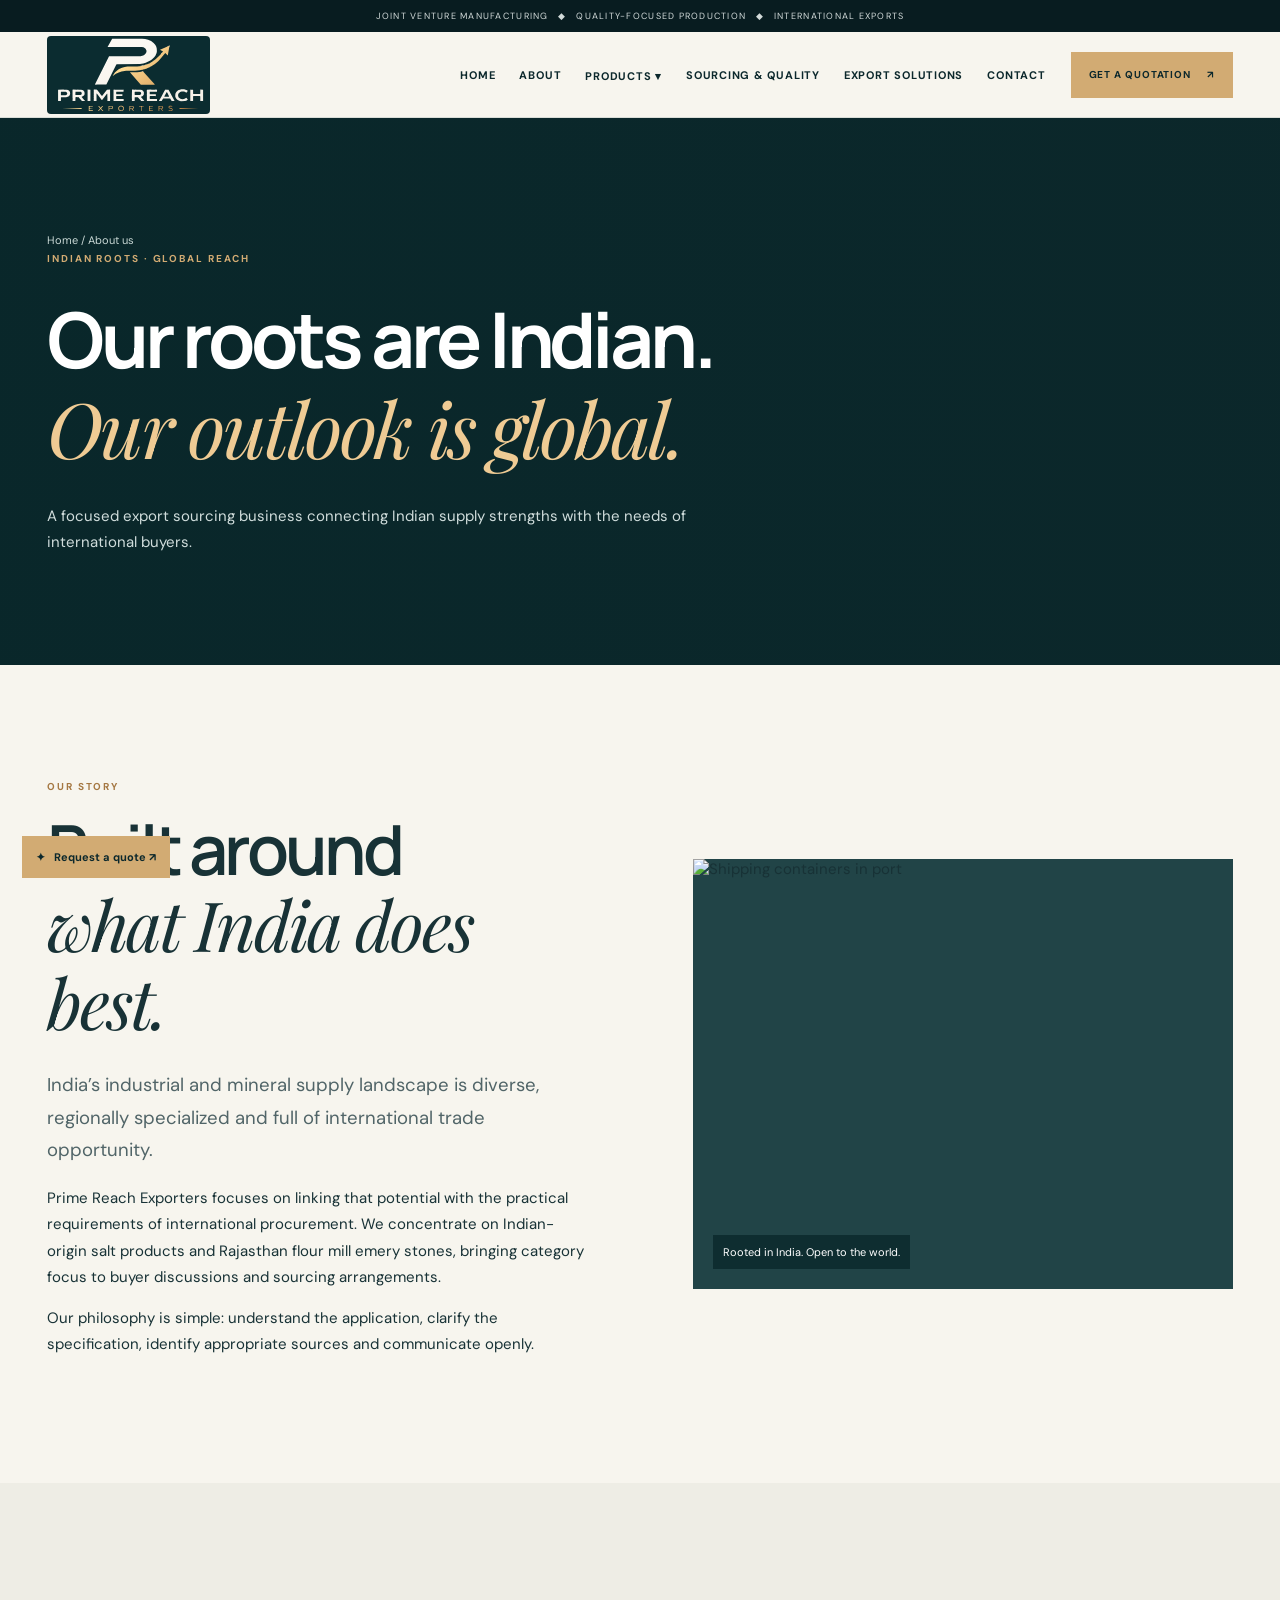
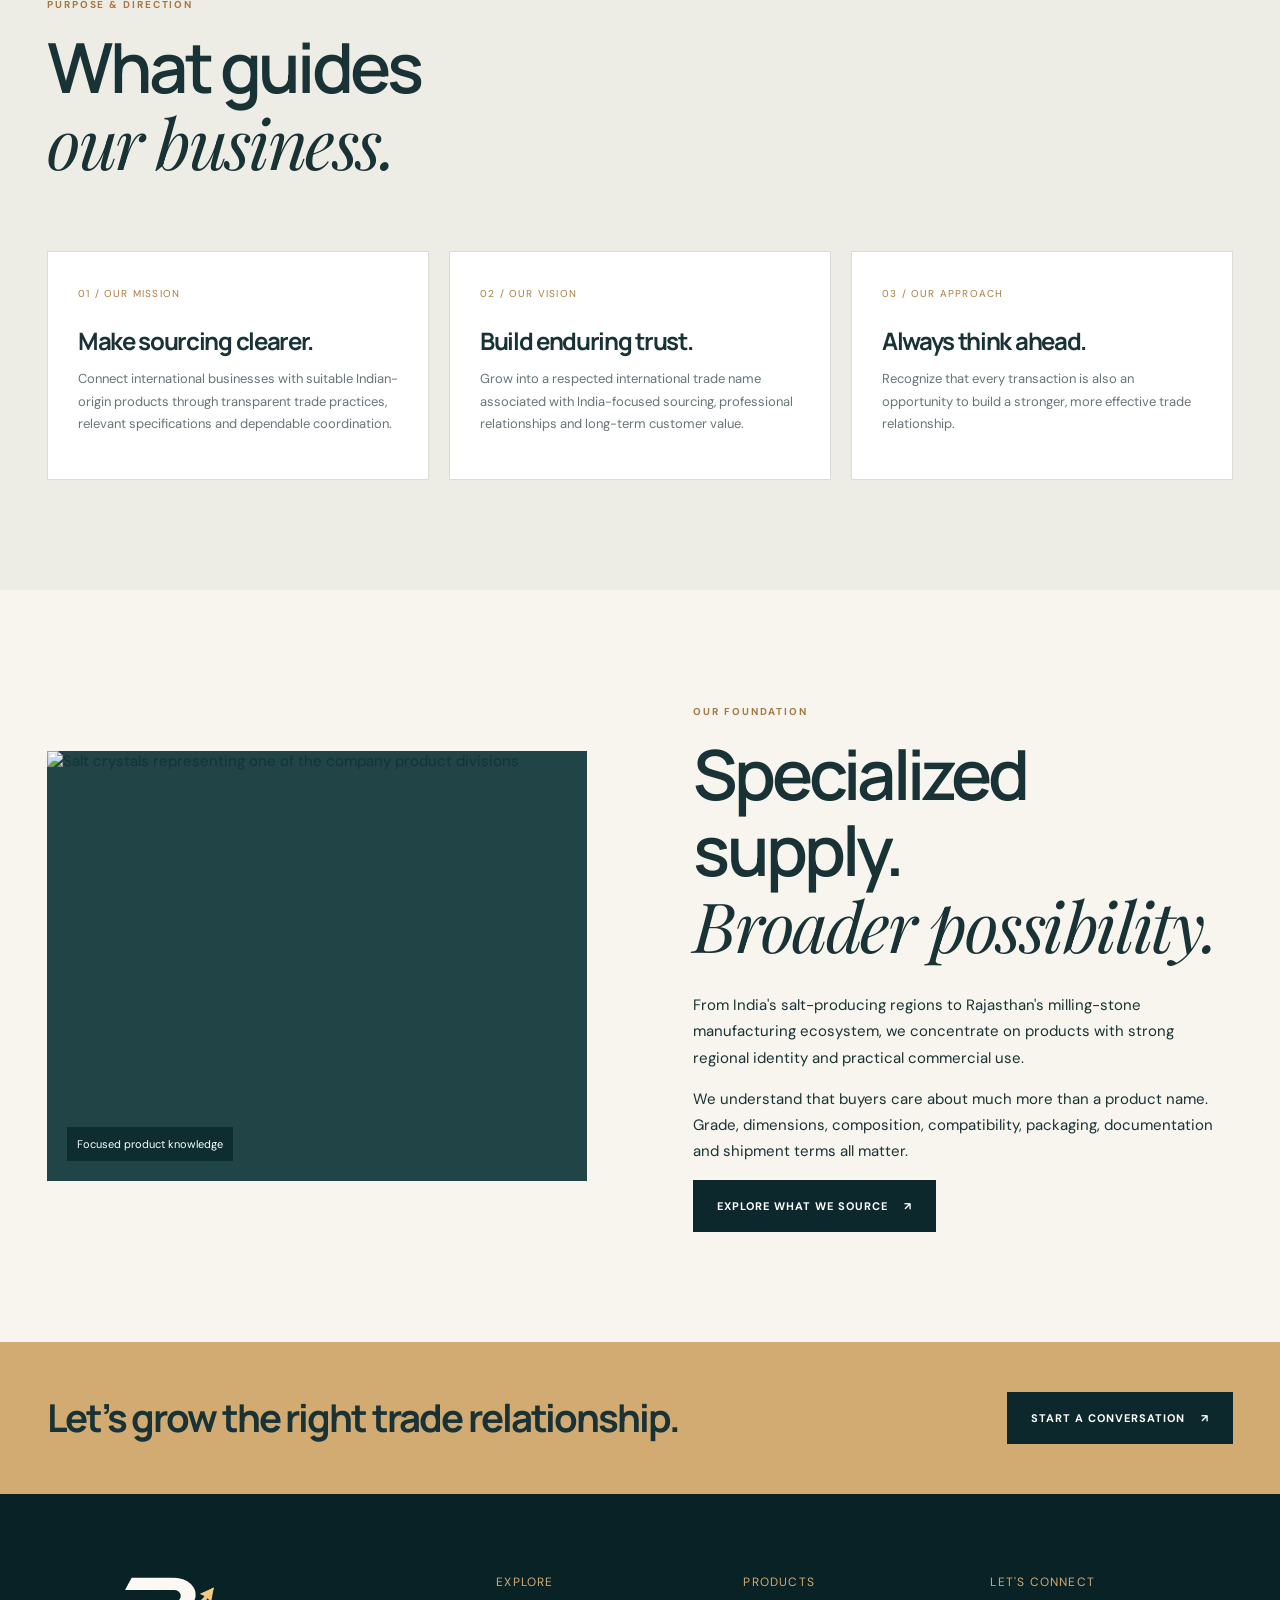
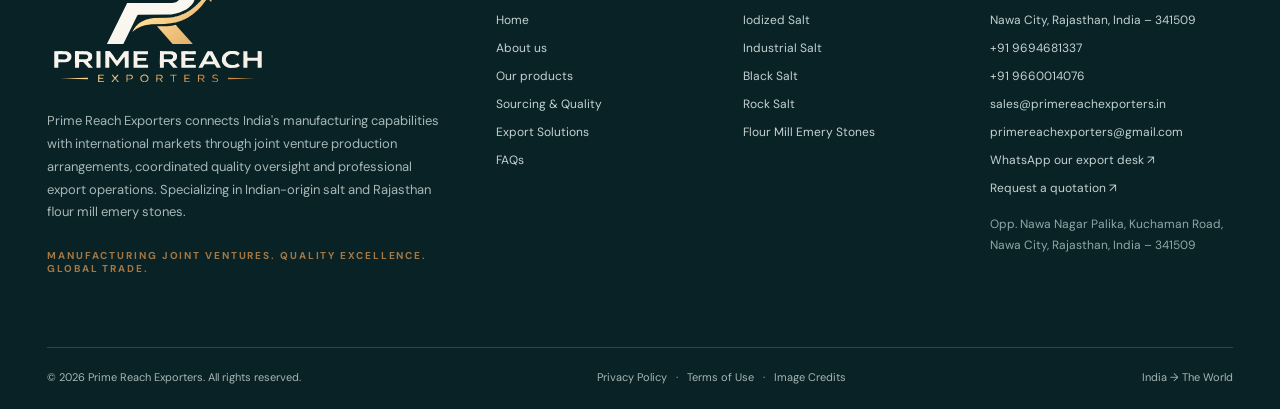
==== about.html @ 85d14d51 "Update about.html company details, contact links and joint venture SEO" ====
<!doctype html><html lang="en"><head><meta charset="UTF-8"><meta name="viewport" content="width=device-width,initial-scale=1"><meta name="theme-color" content="#0c282c"><meta name="description" content="Learn how Prime Reach Exporters works with Indian manufacturing joint ventures to align production specifications, quality oversight and international trade."><meta property="og:type" content="website"><meta property="og:site_name" content="Prime Reach Exporters"><meta property="og:title" content="About Prime Reach Exporters | Manufacturing Joint Ventures"><meta property="og:description" content="Learn how Prime Reach Exporters works with Indian manufacturing joint ventures to align production specifications, quality oversight and international trade."><meta property="og:image" content="https://images.unsplash.com/photo-1655939428370-b1303b94456e?auto=format&fit=crop&w=2200&q=84"><meta name="twitter:card" content="summary_large_image"><title>About Prime Reach Exporters | Manufacturing Joint Ventures</title><link rel="icon" href="assets/img/favicon.svg?v=20261109" type="image/svg+xml"><link rel="preconnect" href="https://fonts.googleapis.com"><link rel="preconnect" href="https://fonts.gstatic.com" crossorigin><link rel="preconnect" href="https://images.unsplash.com"><link rel="stylesheet" href="assets/css/style.css"><link rel="stylesheet" href="assets/css/branding.css?v=20261109"><script type="application/ld+json">{"@context":"https://schema.org","@type":"Organization","name":"Prime Reach Exporters","description":"Indian-origin salt and Rajasthan flour mill emery stone sourcing and international trade","areaServed":"Worldwide","address":{"@type":"PostalAddress","streetAddress":"Opp. Nawa Nagar Palika, Kuchaman Road","addressLocality":"Nawa City","addressRegion":"Rajasthan","postalCode":"341509","addressCountry":"IN"},"telephone":"+91-9694681337","email":"sales@primereachexporters.in","contactPoint":[{"@type":"ContactPoint","contactType":"sales","telephone":"+91-9694681337","email":"sales@primereachexporters.in"},{"@type":"ContactPoint","contactType":"business enquiries","telephone":"+91-9660014076","email":"primereachexporters@gmail.com"}]}</script><script src="assets/js/site.js" defer></script></head><body><a class="skip-link" href="#main">Skip to content</a><div class="announcement">JOINT VENTURE MANUFACTURING &nbsp; ◆ &nbsp; QUALITY-FOCUSED PRODUCTION &nbsp; ◆ &nbsp; INTERNATIONAL EXPORTS</div>
 <header class="site-header " id="site-header"><div class="shell header-inner"><a class="brand" href="index.html" aria-label="Prime Reach Exporters home"><img class="brand-logo" src="assets/img/prime-reach-logo.svg?v=20261109" width="1013" height="524" alt="Prime Reach Exporters logo" decoding="async"></a><nav class="nav" aria-label="Main navigation"><a class="" href="index.html">Home</a><a class="active" href="about.html">About</a><div class="nav-item"><a class="" href="products.html">Products ▾</a><div class="nav-dropdown"><a href="products.html">All Products</a><a href="salt.html">Indian Salt Products</a><a href="emery-stones.html">Rajasthan Emery Stones</a></div></div><a class="" href="quality.html">Sourcing & Quality</a><a class="" href="export-solutions.html">Export Solutions</a><a class="" href="contact.html">Contact</a></nav><button class="btn btn-gold header-cta" type="button" data-quote="">Get a quotation <span class="arrow" aria-hidden="true">↗</span></button><button class="menu-toggle" type="button" aria-label="Open menu" aria-controls="mobile-menu" aria-expanded="false">☰</button></div></header><nav class="mobile-menu" id="mobile-menu" aria-label="Mobile navigation"><a href="index.html">Home</a><a href="about.html">About</a><a href="products.html">Products & Categories</a><a href="salt.html">Salt Products</a><a href="emery-stones.html">Emery Stones</a><a href="quality.html">Sourcing & Quality</a><a href="export-solutions.html">Export Solutions</a><a href="contact.html">Contact</a><p>INDIAN ROOTS. GLOBAL REACH.</p></nav><main id="main"><section class="subhero has-photo" style="background-image:url('https://images.unsplash.com/photo-1759272840712-c7e5ea852367?auto=format&fit=crop&w=1500&q=82')"><div class="shell"><div class="breadcrumb"><a href="index.html">Home</a> / About us</div><span class="eyebrow gold">Indian roots · Global reach</span><h1>Our roots are Indian.<br><em>Our outlook is global.</em></h1><p>A focused export sourcing business connecting Indian supply strengths with the needs of international buyers.</p></div></section><section class="section"><div class="shell split"><div class="reveal"><span class="eyebrow dark">Our story</span><h2 class="tagline">Built around<br><em>what India does best.</em></h2><p class="lead">India’s industrial and mineral supply landscape is diverse, regionally specialized and full of international trade opportunity.</p><p>Prime Reach Exporters focuses on linking that potential with the practical requirements of international procurement. We concentrate on Indian-origin salt products and Rajasthan flour mill emery stones, bringing category focus to buyer discussions and sourcing arrangements.</p><p>Our philosophy is simple: understand the application, clarify the specification, identify appropriate sources and communicate openly.</p></div><div class="visual-card reveal"><img src="https://images.unsplash.com/photo-1494412552100-42e4e7a74ec6?auto=format&fit=crop&w=1600&q=82" alt="Shipping containers in port" loading="lazy"><div class="visual-label">Rooted in India. Open to the world.</div></div></div></section><section class="section process"><div class="shell"><div class="section-heading"><div><span class="eyebrow dark">Purpose & direction</span><h2 class="tagline">What guides<br><em>our business.</em></h2></div></div><div class="detail-grid"><div class="detail-card reveal"><span class="num">01 / OUR MISSION</span><h3>Make sourcing clearer.</h3><p>Connect international businesses with suitable Indian-origin products through transparent trade practices, relevant specifications and dependable coordination.</p></div><div class="detail-card reveal reveal-delay-1"><span class="num">02 / OUR VISION</span><h3>Build enduring trust.</h3><p>Grow into a respected international trade name associated with India-focused sourcing, professional relationships and long-term customer value.</p></div><div class="detail-card reveal reveal-delay-2"><span class="num">03 / OUR APPROACH</span><h3>Always think ahead.</h3><p>Recognize that every transaction is also an opportunity to build a stronger, more effective trade relationship.</p></div></div></div></section><section class="section"><div class="shell split"><div class="visual-card reveal"><img src="https://images.unsplash.com/photo-1632167004850-5b4666ae03cb?auto=format&fit=crop&w=1500&q=82" alt="Salt crystals representing one of the company product divisions" loading="lazy"><div class="visual-label">Focused product knowledge</div></div><div class="reveal"><span class="eyebrow dark">Our foundation</span><h2 class="tagline">Specialized supply.<br><em>Broader possibility.</em></h2><p>From India's salt-producing regions to Rajasthan's milling-stone manufacturing ecosystem, we concentrate on products with strong regional identity and practical commercial use.</p><p>We understand that buyers care about much more than a product name. Grade, dimensions, composition, compatibility, packaging, documentation and shipment terms all matter.</p><a class="btn btn-dark" href="products.html">Explore what we source <span class="arrow" aria-hidden="true">↗</span></a></div></div></section><section class="quote-band"><div class="shell"><h2>Let’s grow the right trade relationship.</h2><a class="btn btn-dark" href="contact.html">Start a conversation <span class="arrow" aria-hidden="true">↗</span></a></div></section></main><footer class="site-footer"><div class="shell"><div class="footer-top"><div class="footer-about"><a class="brand" href="index.html"><img class="brand-logo" src="assets/img/prime-reach-logo.svg?v=20261109" width="1013" height="524" alt="Prime Reach Exporters logo" decoding="async"></a><p>Prime Reach Exporters connects India's manufacturing capabilities with international markets through joint venture production arrangements, coordinated quality oversight and professional export operations. Specializing in Indian-origin salt and Rajasthan flour mill emery stones.</p><span class="tiny-cap">MANUFACTURING JOINT VENTURES. QUALITY EXCELLENCE. GLOBAL TRADE.</span></div><div><div class="footer-heading">Explore</div><div class="footer-list"><a href="index.html">Home</a><a href="about.html">About us</a><a href="products.html">Our products</a><a href="quality.html">Sourcing & Quality</a><a href="export-solutions.html">Export Solutions</a><a href="faq.html">FAQs</a></div></div><div><div class="footer-heading">Products</div><div class="footer-list"><a href="salt.html">Iodized Salt</a><a href="salt.html#catalog">Industrial Salt</a><a href="salt.html#catalog">Black Salt</a><a href="salt.html#catalog">Rock Salt</a><a href="emery-stones.html">Flour Mill Emery Stones</a></div></div><div><div class="footer-heading">Let's connect</div><div class="footer-list"><span>Nawa City, Rajasthan, India – 341509</span><a href="tel:+919694681337">+91 9694681337</a><a href="tel:+919660014076">+91 9660014076</a><a href="mailto:sales@primereachexporters.in">sales@primereachexporters.in</a><a href="mailto:primereachexporters@gmail.com">primereachexporters@gmail.com</a><a href="https://wa.me/919694681337" target="_blank" rel="noopener noreferrer">WhatsApp our export desk ↗</a><a href="contact.html">Request a quotation ↗</a></div><p class="footnote" style="margin-top:18px;color:#90a8a5">Opp. Nawa Nagar Palika, Kuchaman Road, Nawa City, Rajasthan, India – 341509</p></div></div><div class="footer-bottom"><span>© 2026 Prime Reach Exporters. All rights reserved.</span><span><a href="privacy.html">Privacy Policy</a> &nbsp; · &nbsp; <a href="terms.html">Terms of Use</a> &nbsp; · &nbsp; <a href="credits.html">Image Credits</a></span><span>India → The World</span></div></div></footer><div class="scroll-progress" aria-hidden="true"></div><button class="quote-fab" type="button" data-quote="" aria-label="Open export enquiry form">✦ &nbsp; Request a quote <span aria-hidden="true">↗</span></button><button class="back-to-top" type="button" aria-label="Back to top">↑</button><div class="drawer-backdrop"></div><aside class="quote-drawer" role="dialog" aria-modal="true" aria-label="Request an export quotation" aria-hidden="true"><div class="drawer-top"><div><span class="eyebrow dark">Get in touch</span><h2>Let's talk trade.</h2></div><button class="close-btn" type="button" aria-label="Close quotation form">×</button></div><p class="text-muted" style="font-size:14px">Tell us what you need and where it's headed. We will help you take the next step.</p><form class="enquiry-form"><div class="field-grid">
 <div class="field"><label for="name-drawer">Full name *</label><input id="name-drawer" name="name" placeholder="Your name" required autocomplete="name"></div>
 <div class="field"><label for="company-drawer">Company</label><input id="company-drawer" name="company" placeholder="Company name" autocomplete="organization"></div>
 <div class="field"><label for="email-drawer">Business email *</label><input id="email-drawer" type="email" name="email" placeholder="name@company.com" required autocomplete="email"></div>
 <div class="field"><label for="country-drawer">Destination country *</label><input id="country-drawer" name="country" placeholder="e.g. Kenya" required autocomplete="country-name"></div>
 <div class="field full"><label for="product-drawer">Product interested in *</label><select id="product-drawer" name="product" required><option value="">Select product</option><option value="Iodized Salt">Iodized Salt</option><option value="Non-Iodized Salt">Non-Iodized Salt</option><option value="Raw Salt">Raw Salt</option><option value="Industrial Salt">Industrial Salt</option><option value="Black Salt (Kala Namak)">Black Salt (Kala Namak)</option><option value="Rock Salt (Sendha Namak)">Rock Salt (Sendha Namak)</option><option value="Refined / Specialty Salt">Refined / Specialty Salt</option><option value="Rajasthan Flour Mill Emery Stones">Rajasthan Flour Mill Emery Stones</option><option value="Other / General Enquiry">Other / General Enquiry</option></select></div>
 <div class="field"><label for="quantity-drawer">Estimated quantity</label><input id="quantity-drawer" name="quantity" placeholder="e.g. 25 MT / 100 pairs"></div>
 <div class="field"><label for="port-drawer">Destination port</label><input id="port-drawer" name="port" placeholder="e.g. Mombasa"></div>
 <div class="field full"><label for="message-drawer">Requirements & specifications</label><textarea id="message-drawer" name="message" placeholder="Grade, purity, stone dimensions, packing preferences, trade terms..." rows="5"></textarea></div></div>
 <div class="form-actions"><button class="btn btn-dark" type="button" data-action="whatsapp">Continue via WhatsApp <span class="arrow">↗</span></button><button class="btn btn-outline" type="button" data-action="copy">Copy enquiry <span class="arrow">⧉</span></button><button class="btn btn-outline" type="button" data-action="email">Open email app <span class="arrow">↗</span></button></div>
 <p class="form-note">This preview does not store or transmit form data to a server. WhatsApp opens with your enquiry prefilled; review it and press Send there. Email opens your mail app and requires a recipient address.</p><div class="form-feedback" role="status" aria-live="polite"></div></form></aside></body></html>
---- assets/css/style.css ----
@import url('https://fonts.googleapis.com/css2?family=DM+Sans:wght@400;500;600;700&family=Manrope:wght@400;500;600;700;800&family=Playfair+Display:ital@0;1&display=swap');
:root{--forest:#0c282c;--forest2:#14373a;--gold:#d2ab73;--gold2:#efcb94;--ivory:#f7f5ee;--paper:#eeede5;--ink:#183236;--muted:#687477;--line:#d9ddd7;--ease:cubic-bezier(.22,1,.36,1)}
*{box-sizing:border-box}html{scroll-behavior:smooth}body{margin:0;background:var(--ivory);font:15px 'DM Sans',sans-serif;color:var(--ink)}body.lock{overflow:hidden}a{text-decoration:none;color:inherit}img,svg{max-width:100%;display:block}button,input,select,textarea{font:inherit}button{cursor:pointer}h1,h2,h3,h4{font-family:Manrope,sans-serif;letter-spacing:-.055em;line-height:1.15}p{line-height:1.75}em,.serif{font-family:'Playfair Display',Georgia,serif;font-weight:400;letter-spacing:-.035em}.shell{width:min(100% - 94px,1350px);margin:auto}.section{padding:110px 0}.eyebrow,.tiny-cap{font-size:10px;text-transform:uppercase;letter-spacing:.19em;font-weight:700;display:inline-block}.eyebrow.gold{color:var(--gold)}.eyebrow.dark,.tiny-cap{color:#a57843}.tagline{font-size:clamp(42px,5.4vw,82px);font-weight:600;line-height:1.09;margin:16px 0 28px}.lead{font-size:clamp(16px,1.45vw,20px);color:#516568;max-width:660px}.text-muted{color:var(--muted)}.footnote{font-size:12px;color:#788783}.btn{display:inline-flex;align-items:center;justify-content:center;gap:16px;min-height:52px;padding:14px 23px;font-size:11px;letter-spacing:.09em;text-transform:uppercase;font-weight:700;border:1px solid transparent;transition:transform .3s,background .3s}.btn:hover{transform:translateY(-2px)}.btn-gold{background:var(--gold);color:var(--forest)}.btn-gold:hover{background:var(--gold2)}.btn-dark{background:var(--forest);color:#fff}.btn-outline-light{border-color:#ffffff7a;color:#fff;background:transparent}.btn-outline{border-color:#356169;color:var(--forest);background:transparent}.text-link{display:inline-flex;align-items:center;gap:12px;border-bottom:1px solid currentColor;padding:0 0 9px;font-size:11px;font-weight:700;letter-spacing:.1em;text-transform:uppercase}.text-link:hover{color:#ae7b3e}.announcement{display:flex;align-items:center;justify-content:center;text-align:center;min-height:32px;background:#081c20;color:#d2dad9;font-size:9px;letter-spacing:.14em;padding:6px}.site-header{height:86px;position:absolute;top:32px;left:0;right:0;z-index:100;border-bottom:1px solid #ffffff30}.site-header:not(.on-dark){position:sticky;top:0;background:var(--ivory);border-color:var(--line)}.site-header.is-scrolled{position:fixed;top:0;background:#0a292bf2;backdrop-filter:blur(14px);box-shadow:0 14px 40px #0002}.header-inner{display:flex;align-items:center;gap:25px;justify-content:space-between;height:100%}.brand{display:flex;align-items:center;gap:12px;color:#fff;white-space:nowrap}.site-header:not(.on-dark):not(.is-scrolled) .brand{color:var(--forest)}.brand-mark{border:1px solid var(--gold);height:44px;width:44px;display:grid;place-items:center;font-size:24px;font-weight:800;font-family:Manrope,sans-serif}.brand-name{font-size:17px;font-weight:800;letter-spacing:-.04em;display:block}.brand-sub{font-size:8px;color:var(--gold);letter-spacing:.3em;display:block;margin-top:4px}.nav{display:flex;gap:24px;align-items:center;margin-left:auto}.nav a{font-size:11px;color:#fff;text-transform:uppercase;letter-spacing:.07em;font-weight:700}.nav a:hover,.nav a.active{color:var(--gold2)}.site-header:not(.on-dark):not(.is-scrolled) .nav>a,.site-header:not(.on-dark):not(.is-scrolled) .nav-item>a{color:var(--forest)}.nav-item{position:relative;padding:30px 0}.nav-dropdown{display:none;position:absolute;top:73px;left:-12px;width:238px;background:#fff;padding:10px;box-shadow:0 15px 40px #0003}.nav-item:hover .nav-dropdown,.nav-item:focus-within .nav-dropdown{display:grid}.nav-dropdown a{color:var(--forest)!important;padding:10px;border-bottom:1px solid #ddd;font-size:10px}.header-cta{font-size:10px;padding:12px 17px;min-height:46px}.menu-toggle{display:none;background:transparent;color:#fff;border:1px solid #ffffff70;width:45px;height:45px;font-size:22px}.site-header:not(.on-dark):not(.is-scrolled) .menu-toggle{color:var(--forest);border-color:#16383877}.mobile-menu{display:none;position:fixed;inset:0;z-index:99;background:#0a292b;color:#fff;padding:130px 7vw 35px;align-content:center}.mobile-menu.open{display:grid}.mobile-menu a{font-size:clamp(25px,6vw,50px);padding:9px 0;border-bottom:1px solid #fff3;font-family:Manrope,sans-serif}.mobile-menu p{color:#b6c6c0}.hero{min-height:760px;height:94vh;max-height:950px;color:#fff;background:var(--forest);position:relative;display:flex;align-items:center;overflow:hidden}.hero-media{position:absolute;inset:0;background-size:cover;background-position:center;transform:scale(1.02)}.hero:after{content:'';position:absolute;inset:0;background:linear-gradient(90deg,#071b20ee,#0a2429b0 60%,#102b2e38)}.hero-content{position:relative;z-index:3;padding-top:120px}.hero h1{font-size:clamp(64px,8.6vw,136px);line-height:1;letter-spacing:-.09em;max-width:1080px;margin:25px 0}.hero h1 em{color:var(--gold2)}.hero-summary{color:#d9e4e2;font-size:17px;max-width:550px}.hero-actions{display:flex;flex-wrap:wrap;gap:15px;margin-top:28px}.hero-bottom{position:absolute;bottom:28px;left:0;right:0;z-index:3;display:flex;justify-content:space-between;align-items:flex-end;font-size:10px;letter-spacing:.1em}.hero-deco{position:absolute;border:1px solid #ffffff27;border-radius:50%;width:520px;height:520px;right:-190px;top:22%;z-index:2}.scroll-cue{display:flex;align-items:center;gap:12px}.scroll-cue i{height:40px;width:1px;background:var(--gold)}.marquee{background:var(--gold);overflow:hidden;padding:15px 0}.marquee-track{display:flex;width:max-content;align-items:center;gap:36px;animation:marquee 38s linear infinite}.marquee span{font-size:11px;letter-spacing:.17em;white-space:nowrap;font-weight:700}.marquee b{font-weight:400}@keyframes marquee{to{transform:translateX(-50%)}}.intro-grid,.split,.world-grid,.contact-grid{display:grid;grid-template-columns:1fr 1fr;gap:9%;align-items:center}.intro-copy p:not(.lead){color:var(--muted)}.intro-aside{position:relative;min-height:500px}.photo-main{width:83%;height:450px;object-fit:cover}.photo-float{position:absolute;bottom:0;right:0;width:48%;height:230px;object-fit:cover;border:8px solid var(--ivory)}.vertical-note{position:absolute;right:-15px;top:0;writing-mode:vertical-rl;font-size:10px;letter-spacing:.14em}.gold-line{width:65px;height:2px;background:var(--gold);margin:22px 0}.two-mini{display:grid;grid-template-columns:1fr 1fr;gap:15px;margin:27px 0}.two-mini strong{display:block;font-size:20px}.two-mini span{font-size:12px;color:var(--muted)}.section-heading{display:flex;justify-content:space-between;align-items:end;gap:45px;margin-bottom:42px}.section-heading p{max-width:340px;color:#798986}.products-section,.world-panel{background:var(--forest);color:#fff}.product-feature-grid{display:grid;grid-template-columns:repeat(2,minmax(0,1fr));gap:20px}.product-feature{position:relative;min-height:560px;overflow:hidden;display:flex;align-items:end;background:#245158;color:white}.product-feature:after{content:'';position:absolute;inset:0;background:linear-gradient(0deg,#092124f2,#0b292a20 80%)}.product-feature>img{position:absolute;inset:0;width:100%;height:100%;object-fit:cover;transition:transform .8s}.product-feature:hover img{transform:scale(1.05)}.product-num{position:absolute;top:25px;left:30px;z-index:2;letter-spacing:.12em;font-size:10px}.product-content{position:relative;z-index:2;padding:36px;width:100%}.product-content h3{font-size:clamp(40px,4vw,65px);margin:15px 0}.product-content p{max-width:390px}.product-bottom{display:flex;justify-content:space-between;margin-top:24px}.product-note{display:flex;justify-content:space-between;margin-top:25px;font-size:12px;color:#a8c4c0}.round-arrow{font-size:24px}.value-grid,.detail-grid,.catalog-grid{display:grid;grid-template-columns:repeat(3,minmax(0,1fr));gap:20px}.value-card,.detail-card{padding:30px;background:#fff;border:1px solid var(--line)}.value-card{min-height:240px}.value-index,.num{font-size:10px;color:#ab7a40;letter-spacing:.12em}.value-card h3,.detail-card h3{font-size:24px;margin-top:35px}.value-card p,.detail-card p{color:var(--muted);font-size:13px}.process{background:var(--paper)}.steps{display:grid;grid-template-columns:repeat(4,1fr);gap:25px;margin-top:40px}.step{border-top:1px solid #bdc6c1;padding-top:25px}.step-index{font-size:32px;color:#b58c56;font-family:Manrope,sans-serif}.step h3{font-size:21px;margin:20px 0 10px}.step p{font-size:13px;color:var(--muted)}.world-panel{padding:110px 0;overflow:hidden}.world-panel p{color:#c8d8d4}.globe{aspect-ratio:1;max-width:470px;border-radius:50%;position:relative;margin:auto;border:1px solid #ffffff47;animation:float 7s ease-in-out infinite}.globe svg{position:absolute;inset:0;width:100%;height:100%}.globe-core{position:absolute;inset:12%;border-radius:50%;background:radial-gradient(circle at 35% 30%,#36616a,#072024)}@keyframes float{50%{transform:translateY(-10px)}}.subhero{background:var(--forest);color:white;padding:115px 0 95px;position:relative;min-height:410px;background-size:cover;background-position:center}.subhero.has-photo:before{content:'';position:absolute;inset:0;background:linear-gradient(90deg,#09272ae9,#0b272ab9)}.subhero>.shell{position:relative}.subhero h1{font-size:clamp(49px,6vw,85px);margin:28px 0}.subhero h1 em{color:var(--gold2)}.subhero p{color:#d0dddc;max-width:680px}.breadcrumb{font-size:11px;color:#c9d8d5}.visual-card{min-height:430px;position:relative;background:#214447}.visual-card img{width:100%;height:430px;object-fit:cover}.visual-label{position:absolute;bottom:20px;left:20px;color:#fff;background:#0a282ac9;padding:10px;font-size:11px}.detail-card h3{margin:25px 0 13px}.product-toolbar{display:flex;flex-wrap:wrap;gap:8px;margin:34px 0}.filter-btn{background:transparent;border:1px solid #b7c4bc;color:#446165;padding:11px 16px;font-size:12px}.filter-btn:hover,.filter-btn.active{background:var(--forest);color:#fff;border-color:var(--forest)}.catalog-card{background:#fff;border:1px solid var(--line);padding:30px;min-height:290px;display:flex;flex-direction:column;justify-content:space-between}.catalog-card[hidden]{display:none}.catalog-card small{font-size:10px;letter-spacing:.13em;color:#a8753f}.catalog-card h3{font-size:27px;margin:16px 0}.catalog-card p{font-size:13px;color:var(--muted)}.spec-list{display:grid;grid-template-columns:repeat(2,1fr);gap:10px 25px}.spec-list>div{display:flex;gap:15px;justify-content:space-between;border-bottom:1px solid var(--line);padding:12px 0;font-size:12px}.spec-list strong{text-align:right}.product-sidebar,.inset-panel,.form-card{background:#fff;border:1px solid var(--line);padding:35px}.product-sidebar h3{font-size:27px}.bullet-list{list-style:none;padding:0;display:grid;gap:12px}.bullet-list li{padding-left:18px;position:relative;color:#697b7b;font-size:14px}.bullet-list li:before{content:'◆';position:absolute;left:0;font-size:8px;top:7px;color:#bc935f}.notice{background:#e6eee7;padding:17px;border-left:3px solid var(--gold);font-size:12px}.quote-band{background:var(--gold);padding:50px 0}.quote-band .shell{display:flex;justify-content:space-between;align-items:center;gap:25px}.quote-band h2{font-size:clamp(25px,3vw,44px);margin:0}/* Homepage partnership CTA: restored original photographic section from Draft 1. */
.cta-panel{
  min-height:510px;
  padding:85px 0;
  display:grid;
  align-items:center;
  text-align:center;
  color:#fff;
  background:
    linear-gradient(180deg,rgba(7,35,39,.80),rgba(7,35,39,.88)),
    url('https://images.unsplash.com/photo-1494412552100-42e4e7a74ec6?auto=format&fit=crop&w=1800&q=78') center / cover no-repeat;
}
.cta-panel .shell{width:min(100% - 36px,980px)}
.cta-panel .eyebrow{color:var(--gold)}
.cta-panel .tagline{
  max-width:890px;
  margin:25px auto 25px;
  color:#fff;
  font-size:clamp(50px,5.35vw,86px);
  line-height:1.1;
}
.cta-panel .tagline em{color:#fff}
.cta-panel p{
  max-width:635px;
  margin:0 auto 32px;
  color:#c4d4d2;
  font-size:clamp(14px,1.08vw,17px);
  line-height:1.72;
}
.cta-panel .btn{margin:0 auto}
@media(max-width:680px){
  .cta-panel{min-height:460px;padding:75px 0}
  .cta-panel .tagline{font-size:clamp(42px,9.2vw,59px);margin:22px auto}
  .cta-panel p{margin-bottom:28px}
}

.site-footer{background:#092226;color:#dbe6e3;padding:80px 0 25px}.footer-top{display:grid;grid-template-columns:2fr 1fr 1fr 1.2fr;gap:45px}.footer-about p{font-size:13px;color:#a7b7b6;margin:25px 0}.footer-heading{color:var(--gold);font-size:12px;text-transform:uppercase;letter-spacing:.1em;margin-bottom:22px}.footer-list{display:grid;gap:12px}.footer-list a,.footer-list span{font-size:12px;color:#c4d2d1}.footer-bottom{border-top:1px solid #ffffff27;margin-top:70px;padding-top:22px;display:flex;justify-content:space-between;gap:20px;flex-wrap:wrap;color:#a7b6b3;font-size:11px}.quote-fab{position:fixed;z-index:91;bottom:22px;left:22px;background:var(--gold);color:var(--forest);border:0;padding:14px;font-size:11px;font-weight:700}.back-to-top{position:fixed;right:22px;bottom:22px;z-index:90;background:var(--forest);color:white;border:0;width:45px;height:45px;opacity:0;pointer-events:none}.back-to-top.show{opacity:1;pointer-events:auto}.scroll-progress{position:fixed;top:0;left:0;width:0;height:3px;background:var(--gold);z-index:250}.drawer-backdrop{position:fixed;inset:0;z-index:200;background:#061c1ebc;opacity:0;pointer-events:none;transition:.3s}.drawer-backdrop.open{opacity:1;pointer-events:auto}.quote-drawer{position:fixed;top:0;bottom:0;right:0;width:min(100%,570px);background:var(--ivory);padding:35px;z-index:201;overflow:auto;transform:translateX(100%);transition:transform .45s var(--ease)}.quote-drawer.open{transform:none}.drawer-top{display:flex;justify-content:space-between;align-items:flex-start;border-bottom:1px solid var(--line);padding-bottom:18px;margin-bottom:25px}.drawer-top h2{font-size:32px}.close-btn{font-size:26px;width:42px;height:42px;border:1px solid #bbc8c0;background:transparent}.field-grid{display:grid;grid-template-columns:1fr 1fr;gap:17px}.field.full{grid-column:1/-1}.field label{display:block;font-size:11px;text-transform:uppercase;letter-spacing:.05em;margin-bottom:8px}.field input,.field select,.field textarea,input,select,textarea{max-width:100%;width:100%;padding:12px;border:1px solid #c4cec5;background:#fff;color:var(--ink)}.form-feedback{font-size:12px}.contact-info h2{font-size:clamp(35px,4vw,66px)}.legal{max-width:950px;margin:auto}.legal h2{margin-top:45px}.reveal{opacity:0;transform:translateY(28px);transition:opacity .7s var(--ease),transform .7s var(--ease)}.reveal.visible{opacity:1;transform:none}.reveal-delay-1{transition-delay:.1s}.reveal-delay-2{transition-delay:.2s}.reveal-delay-3{transition-delay:.3s}.skip-link{position:absolute;top:-60px;left:15px;z-index:350;background:#fff;padding:10px}.skip-link:focus{top:5px}a:focus-visible,button:focus-visible,input:focus-visible{outline:3px solid var(--gold);outline-offset:3px}
@media(max-width:1150px){.nav{gap:13px}.nav a{font-size:10px}.shell{width:min(100% - 60px,1350px)}}@media(max-width:980px){.nav,.header-cta{display:none}.menu-toggle{display:block}.intro-grid,.split,.world-grid,.contact-grid{grid-template-columns:1fr;gap:50px}.detail-grid,.catalog-grid{grid-template-columns:repeat(2,1fr)}.steps{grid-template-columns:repeat(2,1fr)}.footer-top{grid-template-columns:repeat(2,1fr)}.intro-aside{min-height:430px}}@media(max-width:680px){.shell{width:min(100% - 36px,1350px)}.section{padding:75px 0}.site-header{height:72px}.hero{height:auto;min-height:710px;padding:170px 0 120px}.hero-content{padding-top:0}.hero h1{font-size:clamp(55px,11vw,76px)}.hero-bottom{font-size:8px;bottom:18px}.hero-bottom .bottom-caption:last-child{display:none}.tagline{font-size:clamp(40px,10vw,58px)}.section-heading{display:block}.product-feature-grid,.detail-grid,.catalog-grid,.value-grid,.steps,.field-grid{grid-template-columns:1fr}.product-feature{min-height:450px}.intro-aside{min-height:320px}.photo-main{height:315px}.photo-float{height:140px}.footer-top{grid-template-columns:1fr 1fr;gap:26px}.footer-about{grid-column:1/-1}.footer-bottom{flex-direction:column}.quote-band .shell{display:block}.quote-band .btn{margin-top:20px}.subhero{padding:85px 0 60px}.visual-card,.visual-card img{height:320px;min-height:320px}.quote-drawer{padding:25px 19px}.field-grid .field.full{grid-column:auto}.globe{width:92%}.product-feature h3{font-size:45px}.brand-name{font-size:15px}.quote-fab{left:12px;bottom:12px}.back-to-top{right:12px;bottom:12px}}@media(prefers-reduced-motion:reduce){*,*:before,*:after{animation:none!important;transition:none!important;scroll-behavior:auto!important}.reveal{opacity:1;transform:none}}
---- assets/css/branding.css ----
/* Prime Reach Exporters brand system — logo extracted from the approved artwork */
.site-header .brand{gap:0;line-height:1;flex:none}
.site-header .brand-logo{display:block;height:78px;width:auto;max-width:170px;object-fit:contain}
.site-header:not(.on-dark):not(.is-scrolled) .brand{background:#0b2c30;border-radius:4px;padding:0 6px}
.site-footer .brand{gap:0}
.site-footer .brand-logo{display:block;width:216px;height:auto;max-width:100%}
.brand-logo{transition:filter .3s ease,transform .4s ease}
.brand:hover .brand-logo{filter:drop-shadow(0 0 7px #ecc68e35)}
@media(max-width:1150px){.site-header .brand-logo{height:68px}}
@media(max-width:680px){
 .site-header .brand-logo{height:61px;max-width:134px}
 .site-footer .brand-logo{width:194px}
 .site-header:not(.on-dark):not(.is-scrolled) .brand{padding:0 3px}
}
/* Intro is only enabled for the first homepage visit of a tab session. */
.site-intro{position:fixed;inset:0;z-index:10000;display:grid;place-items:center;overflow:hidden;visibility:hidden;opacity:0;pointer-events:none;background:radial-gradient(ellipse at 83% 84%,#295855 0%,transparent 36%),radial-gradient(ellipse at 54% 40%,#064f53 0%,transparent 50%),linear-gradient(140deg,#031f26 6%,#052d33 48%,#0c3437 100%);transition:opacity .48s ease,visibility .48s ease}
.site-intro:before{content:"";position:absolute;width:min(820px,112vw);aspect-ratio:1;border:1px solid #f3d09b1c;border-radius:50%;box-shadow:0 0 90px #f0be785;background:radial-gradient(circle,#ffffff07,transparent 68%);transform:translateY(-7%);pointer-events:none}
.site-intro:after{content:"";position:absolute;inset:0;background:linear-gradient(105deg,transparent 35%,#fff6 52%,transparent 70%);opacity:.055;pointer-events:none;transform:translateX(-100%);animation:brand-shimmer 2.4s ease-out both}
.site-intro-inner{position:relative;width:min(590px,84vw);display:flex;flex-direction:column;align-items:center;gap:0;transform:scale(.92) translateY(14px);opacity:0;transition:transform .75s cubic-bezier(.22,1,.36,1),opacity .7s ease;will-change:transform,opacity}
.site-intro-logo{display:block;width:100%;height:auto;max-height:58vh;filter:drop-shadow(0 18px 22px #0005)}
.site-intro-subtitle{font-size:clamp(9px,1.05vw,12px);letter-spacing:.36em;font-weight:600;color:#e8d0ad;transform:translateY(-3px);text-transform:uppercase;text-align:center}
.site-intro-progress{width:min(245px,54vw);height:1px;overflow:hidden;background:#e0c18b40;margin-top:27px;position:relative}
.site-intro-progress:before{content:"";display:block;width:0;height:100%;background:#f6d19b;box-shadow:0 0 15px #e9c182;animation:intro-progress 2.15s cubic-bezier(.2,.5,.3,1) forwards}
html.is-intro-active,html.is-intro-active body{overflow:hidden}
html.is-intro-active .site-intro{visibility:visible;opacity:1;pointer-events:auto}
html.is-intro-active .site-intro-inner{opacity:1;transform:scale(1) translateY(0)}
html.is-intro-exiting .site-intro{opacity:0;pointer-events:none}
html.is-intro-exiting .site-intro-inner{opacity:0;transform:scale(1.05) translateY(-9px)}
@keyframes intro-progress{to{width:100%}}
@keyframes brand-shimmer{45%{transform:translateX(100%)}100%{transform:translateX(100%)}}
@media(prefers-reduced-motion:reduce){.site-intro{display:none!important}.site-intro-inner,.site-intro-progress:before{animation:none!important;transition:none!important}}
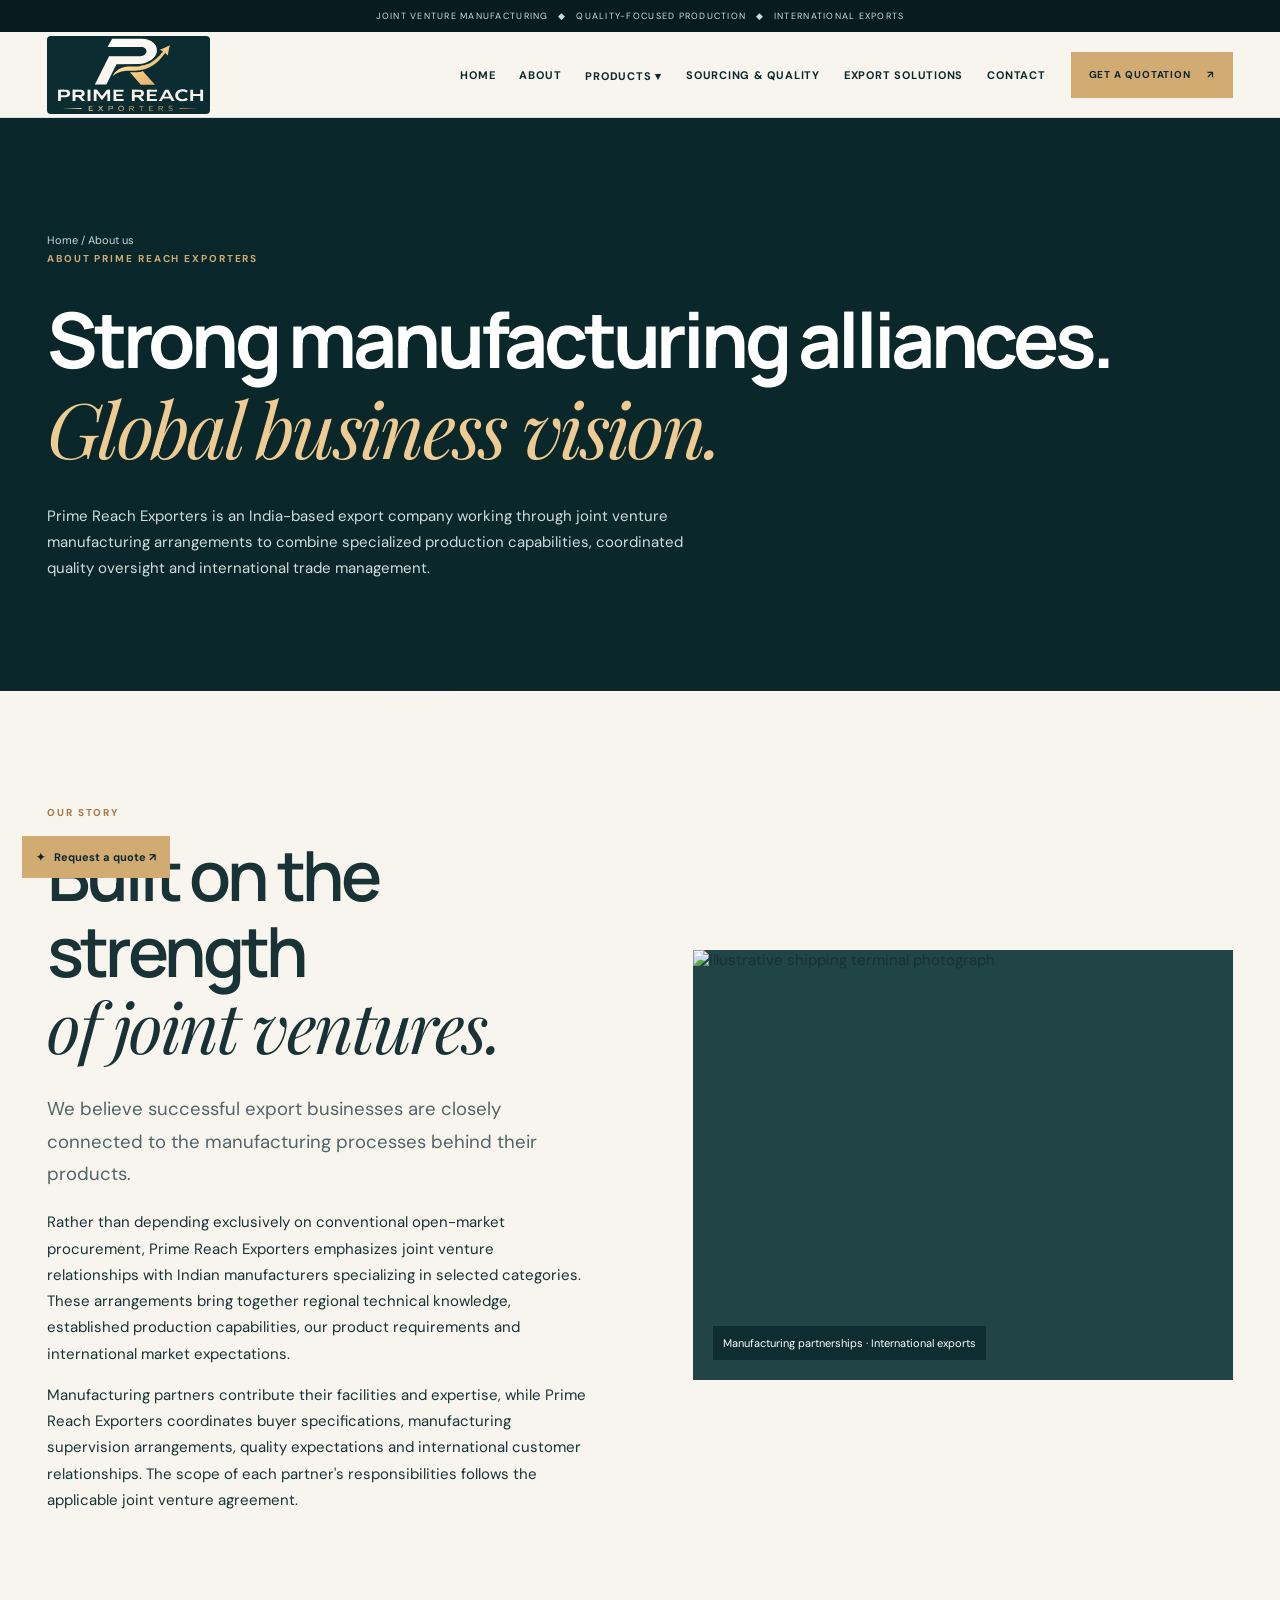
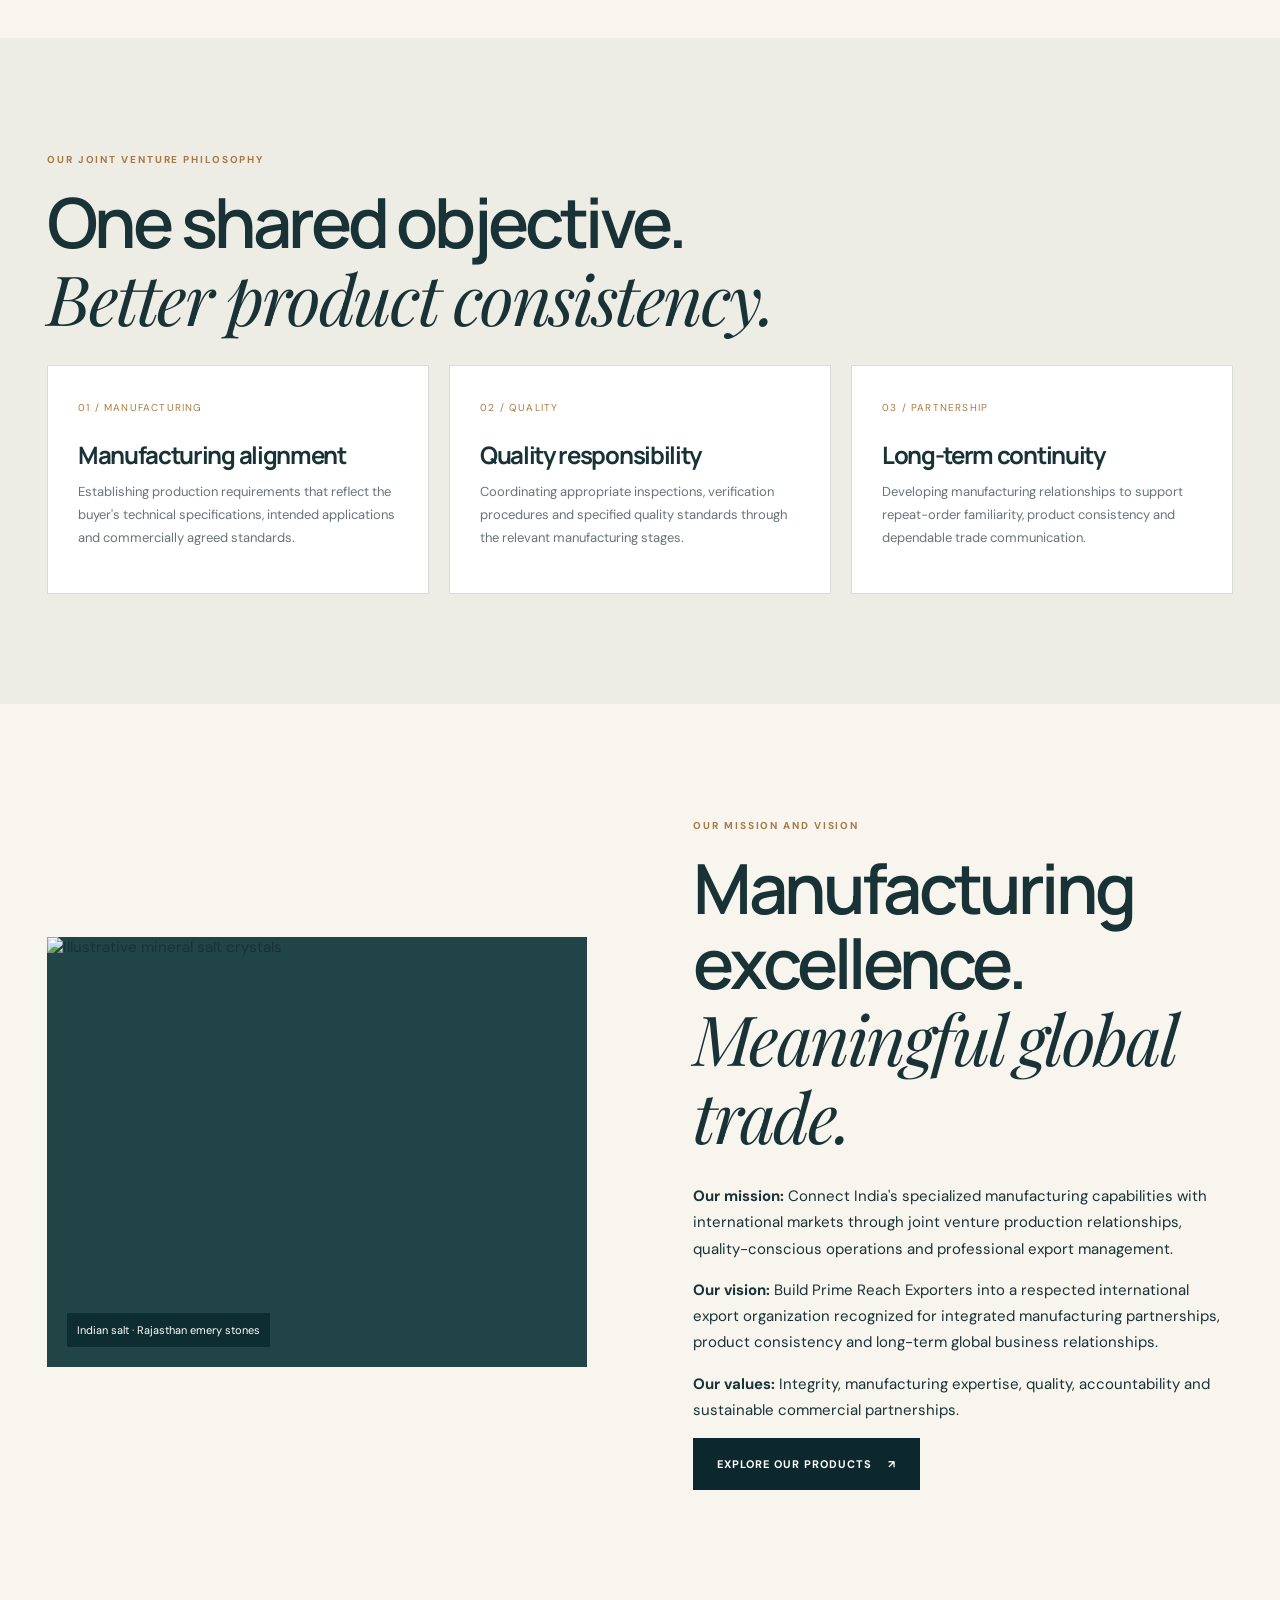
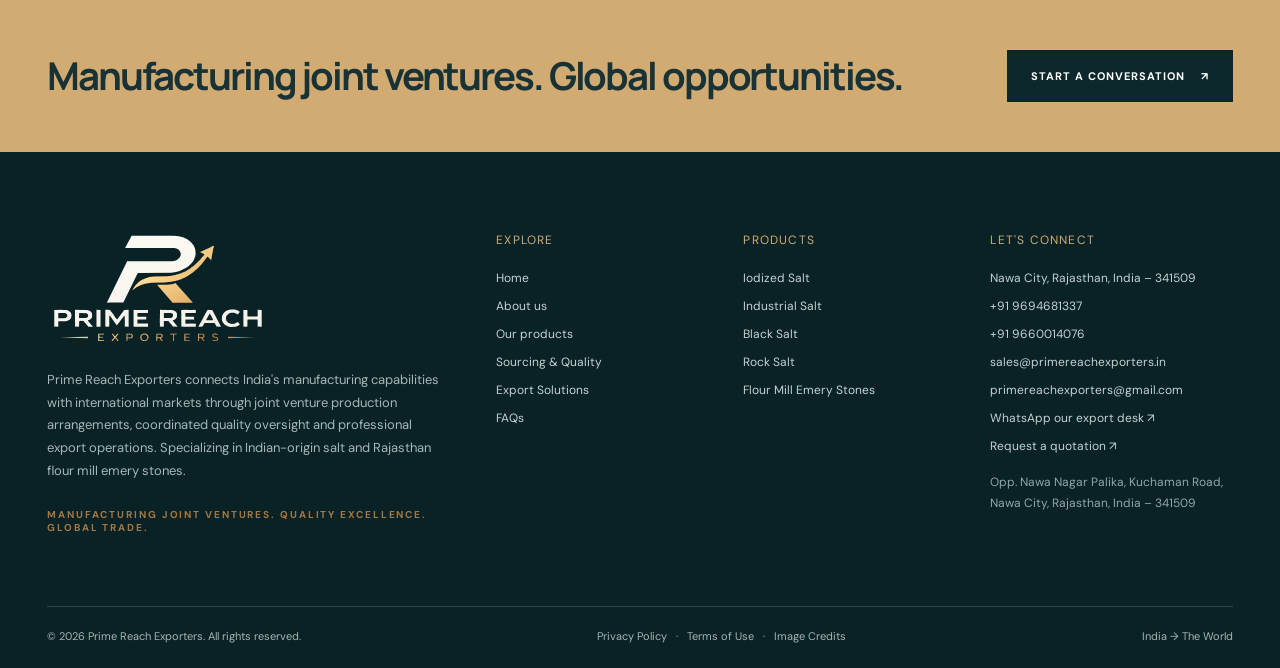
==== commit 2dd036f7: "Apply joint venture corporate and product positioning to about.html" ====
--- a/about.html
+++ b/about.html
@@ -1,5 +1,9 @@
 <!doctype html><html lang="en"><head><meta charset="UTF-8"><meta name="viewport" content="width=device-width,initial-scale=1"><meta name="theme-color" content="#0c282c"><meta name="description" content="Learn how Prime Reach Exporters works with Indian manufacturing joint ventures to align production specifications, quality oversight and international trade."><meta property="og:type" content="website"><meta property="og:site_name" content="Prime Reach Exporters"><meta property="og:title" content="About Prime Reach Exporters | Manufacturing Joint Ventures"><meta property="og:description" content="Learn how Prime Reach Exporters works with Indian manufacturing joint ventures to align production specifications, quality oversight and international trade."><meta property="og:image" content="https://images.unsplash.com/photo-1655939428370-b1303b94456e?auto=format&fit=crop&w=2200&q=84"><meta name="twitter:card" content="summary_large_image"><title>About Prime Reach Exporters | Manufacturing Joint Ventures</title><link rel="icon" href="assets/img/favicon.svg?v=20261109" type="image/svg+xml"><link rel="preconnect" href="https://fonts.googleapis.com"><link rel="preconnect" href="https://fonts.gstatic.com" crossorigin><link rel="preconnect" href="https://images.unsplash.com"><link rel="stylesheet" href="assets/css/style.css"><link rel="stylesheet" href="assets/css/branding.css?v=20261109"><script type="application/ld+json">{"@context":"https://schema.org","@type":"Organization","name":"Prime Reach Exporters","description":"Indian-origin salt and Rajasthan flour mill emery stone sourcing and international trade","areaServed":"Worldwide","address":{"@type":"PostalAddress","streetAddress":"Opp. Nawa Nagar Palika, Kuchaman Road","addressLocality":"Nawa City","addressRegion":"Rajasthan","postalCode":"341509","addressCountry":"IN"},"telephone":"+91-9694681337","email":"sales@primereachexporters.in","contactPoint":[{"@type":"ContactPoint","contactType":"sales","telephone":"+91-9694681337","email":"sales@primereachexporters.in"},{"@type":"ContactPoint","contactType":"business enquiries","telephone":"+91-9660014076","email":"primereachexporters@gmail.com"}]}</script><script src="assets/js/site.js" defer></script></head><body><a class="skip-link" href="#main">Skip to content</a><div class="announcement">JOINT VENTURE MANUFACTURING &nbsp; ◆ &nbsp; QUALITY-FOCUSED PRODUCTION &nbsp; ◆ &nbsp; INTERNATIONAL EXPORTS</div>
- <header class="site-header " id="site-header"><div class="shell header-inner"><a class="brand" href="index.html" aria-label="Prime Reach Exporters home"><img class="brand-logo" src="assets/img/prime-reach-logo.svg?v=20261109" width="1013" height="524" alt="Prime Reach Exporters logo" decoding="async"></a><nav class="nav" aria-label="Main navigation"><a class="" href="index.html">Home</a><a class="active" href="about.html">About</a><div class="nav-item"><a class="" href="products.html">Products ▾</a><div class="nav-dropdown"><a href="products.html">All Products</a><a href="salt.html">Indian Salt Products</a><a href="emery-stones.html">Rajasthan Emery Stones</a></div></div><a class="" href="quality.html">Sourcing & Quality</a><a class="" href="export-solutions.html">Export Solutions</a><a class="" href="contact.html">Contact</a></nav><button class="btn btn-gold header-cta" type="button" data-quote="">Get a quotation <span class="arrow" aria-hidden="true">↗</span></button><button class="menu-toggle" type="button" aria-label="Open menu" aria-controls="mobile-menu" aria-expanded="false">☰</button></div></header><nav class="mobile-menu" id="mobile-menu" aria-label="Mobile navigation"><a href="index.html">Home</a><a href="about.html">About</a><a href="products.html">Products & Categories</a><a href="salt.html">Salt Products</a><a href="emery-stones.html">Emery Stones</a><a href="quality.html">Sourcing & Quality</a><a href="export-solutions.html">Export Solutions</a><a href="contact.html">Contact</a><p>INDIAN ROOTS. GLOBAL REACH.</p></nav><main id="main"><section class="subhero has-photo" style="background-image:url('https://images.unsplash.com/photo-1759272840712-c7e5ea852367?auto=format&fit=crop&w=1500&q=82')"><div class="shell"><div class="breadcrumb"><a href="index.html">Home</a> / About us</div><span class="eyebrow gold">Indian roots · Global reach</span><h1>Our roots are Indian.<br><em>Our outlook is global.</em></h1><p>A focused export sourcing business connecting Indian supply strengths with the needs of international buyers.</p></div></section><section class="section"><div class="shell split"><div class="reveal"><span class="eyebrow dark">Our story</span><h2 class="tagline">Built around<br><em>what India does best.</em></h2><p class="lead">India’s industrial and mineral supply landscape is diverse, regionally specialized and full of international trade opportunity.</p><p>Prime Reach Exporters focuses on linking that potential with the practical requirements of international procurement. We concentrate on Indian-origin salt products and Rajasthan flour mill emery stones, bringing category focus to buyer discussions and sourcing arrangements.</p><p>Our philosophy is simple: understand the application, clarify the specification, identify appropriate sources and communicate openly.</p></div><div class="visual-card reveal"><img src="https://images.unsplash.com/photo-1494412552100-42e4e7a74ec6?auto=format&fit=crop&w=1600&q=82" alt="Shipping containers in port" loading="lazy"><div class="visual-label">Rooted in India. Open to the world.</div></div></div></section><section class="section process"><div class="shell"><div class="section-heading"><div><span class="eyebrow dark">Purpose & direction</span><h2 class="tagline">What guides<br><em>our business.</em></h2></div></div><div class="detail-grid"><div class="detail-card reveal"><span class="num">01 / OUR MISSION</span><h3>Make sourcing clearer.</h3><p>Connect international businesses with suitable Indian-origin products through transparent trade practices, relevant specifications and dependable coordination.</p></div><div class="detail-card reveal reveal-delay-1"><span class="num">02 / OUR VISION</span><h3>Build enduring trust.</h3><p>Grow into a respected international trade name associated with India-focused sourcing, professional relationships and long-term customer value.</p></div><div class="detail-card reveal reveal-delay-2"><span class="num">03 / OUR APPROACH</span><h3>Always think ahead.</h3><p>Recognize that every transaction is also an opportunity to build a stronger, more effective trade relationship.</p></div></div></div></section><section class="section"><div class="shell split"><div class="visual-card reveal"><img src="https://images.unsplash.com/photo-1632167004850-5b4666ae03cb?auto=format&fit=crop&w=1500&q=82" alt="Salt crystals representing one of the company product divisions" loading="lazy"><div class="visual-label">Focused product knowledge</div></div><div class="reveal"><span class="eyebrow dark">Our foundation</span><h2 class="tagline">Specialized supply.<br><em>Broader possibility.</em></h2><p>From India's salt-producing regions to Rajasthan's milling-stone manufacturing ecosystem, we concentrate on products with strong regional identity and practical commercial use.</p><p>We understand that buyers care about much more than a product name. Grade, dimensions, composition, compatibility, packaging, documentation and shipment terms all matter.</p><a class="btn btn-dark" href="products.html">Explore what we source <span class="arrow" aria-hidden="true">↗</span></a></div></div></section><section class="quote-band"><div class="shell"><h2>Let’s grow the right trade relationship.</h2><a class="btn btn-dark" href="contact.html">Start a conversation <span class="arrow" aria-hidden="true">↗</span></a></div></section></main><footer class="site-footer"><div class="shell"><div class="footer-top"><div class="footer-about"><a class="brand" href="index.html"><img class="brand-logo" src="assets/img/prime-reach-logo.svg?v=20261109" width="1013" height="524" alt="Prime Reach Exporters logo" decoding="async"></a><p>Prime Reach Exporters connects India's manufacturing capabilities with international markets through joint venture production arrangements, coordinated quality oversight and professional export operations. Specializing in Indian-origin salt and Rajasthan flour mill emery stones.</p><span class="tiny-cap">MANUFACTURING JOINT VENTURES. QUALITY EXCELLENCE. GLOBAL TRADE.</span></div><div><div class="footer-heading">Explore</div><div class="footer-list"><a href="index.html">Home</a><a href="about.html">About us</a><a href="products.html">Our products</a><a href="quality.html">Sourcing & Quality</a><a href="export-solutions.html">Export Solutions</a><a href="faq.html">FAQs</a></div></div><div><div class="footer-heading">Products</div><div class="footer-list"><a href="salt.html">Iodized Salt</a><a href="salt.html#catalog">Industrial Salt</a><a href="salt.html#catalog">Black Salt</a><a href="salt.html#catalog">Rock Salt</a><a href="emery-stones.html">Flour Mill Emery Stones</a></div></div><div><div class="footer-heading">Let's connect</div><div class="footer-list"><span>Nawa City, Rajasthan, India – 341509</span><a href="tel:+919694681337">+91 9694681337</a><a href="tel:+919660014076">+91 9660014076</a><a href="mailto:sales@primereachexporters.in">sales@primereachexporters.in</a><a href="mailto:primereachexporters@gmail.com">primereachexporters@gmail.com</a><a href="https://wa.me/919694681337" target="_blank" rel="noopener noreferrer">WhatsApp our export desk ↗</a><a href="contact.html">Request a quotation ↗</a></div><p class="footnote" style="margin-top:18px;color:#90a8a5">Opp. Nawa Nagar Palika, Kuchaman Road, Nawa City, Rajasthan, India – 341509</p></div></div><div class="footer-bottom"><span>© 2026 Prime Reach Exporters. All rights reserved.</span><span><a href="privacy.html">Privacy Policy</a> &nbsp; · &nbsp; <a href="terms.html">Terms of Use</a> &nbsp; · &nbsp; <a href="credits.html">Image Credits</a></span><span>India → The World</span></div></div></footer><div class="scroll-progress" aria-hidden="true"></div><button class="quote-fab" type="button" data-quote="" aria-label="Open export enquiry form">✦ &nbsp; Request a quote <span aria-hidden="true">↗</span></button><button class="back-to-top" type="button" aria-label="Back to top">↑</button><div class="drawer-backdrop"></div><aside class="quote-drawer" role="dialog" aria-modal="true" aria-label="Request an export quotation" aria-hidden="true"><div class="drawer-top"><div><span class="eyebrow dark">Get in touch</span><h2>Let's talk trade.</h2></div><button class="close-btn" type="button" aria-label="Close quotation form">×</button></div><p class="text-muted" style="font-size:14px">Tell us what you need and where it's headed. We will help you take the next step.</p><form class="enquiry-form"><div class="field-grid">
+ <header class="site-header " id="site-header"><div class="shell header-inner"><a class="brand" href="index.html" aria-label="Prime Reach Exporters home"><img class="brand-logo" src="assets/img/prime-reach-logo.svg?v=20261109" width="1013" height="524" alt="Prime Reach Exporters logo" decoding="async"></a><nav class="nav" aria-label="Main navigation"><a class="" href="index.html">Home</a><a class="active" href="about.html">About</a><div class="nav-item"><a class="" href="products.html">Products ▾</a><div class="nav-dropdown"><a href="products.html">All Products</a><a href="salt.html">Indian Salt Products</a><a href="emery-stones.html">Rajasthan Emery Stones</a></div></div><a class="" href="quality.html">Sourcing & Quality</a><a class="" href="export-solutions.html">Export Solutions</a><a class="" href="contact.html">Contact</a></nav><button class="btn btn-gold header-cta" type="button" data-quote="">Get a quotation <span class="arrow" aria-hidden="true">↗</span></button><button class="menu-toggle" type="button" aria-label="Open menu" aria-controls="mobile-menu" aria-expanded="false">☰</button></div></header><nav class="mobile-menu" id="mobile-menu" aria-label="Mobile navigation"><a href="index.html">Home</a><a href="about.html">About</a><a href="products.html">Products & Categories</a><a href="salt.html">Salt Products</a><a href="emery-stones.html">Emery Stones</a><a href="quality.html">Sourcing & Quality</a><a href="export-solutions.html">Export Solutions</a><a href="contact.html">Contact</a><p>INDIAN ROOTS. GLOBAL REACH.</p></nav><main id="main"><section class="subhero has-photo" style="background-image:url('https://images.unsplash.com/photo-1759272840712-c7e5ea852367?auto=format&fit=crop&w=1500&q=82')"><div class="shell"><div class="breadcrumb"><a href="index.html">Home</a> / About us</div><span class="eyebrow gold">About Prime Reach Exporters</span><h1>Strong manufacturing alliances.<br><em>Global business vision.</em></h1><p>Prime Reach Exporters is an India-based export company working through joint venture manufacturing arrangements to combine specialized production capabilities, coordinated quality oversight and international trade management.</p></div></section>
+<section class="section"><div class="shell split"><div class="reveal"><span class="eyebrow dark">Our story</span><h2 class="tagline">Built on the strength<br><em>of joint ventures.</em></h2><p class="lead">We believe successful export businesses are closely connected to the manufacturing processes behind their products.</p><p>Rather than depending exclusively on conventional open-market procurement, Prime Reach Exporters emphasizes joint venture relationships with Indian manufacturers specializing in selected categories. These arrangements bring together regional technical knowledge, established production capabilities, our product requirements and international market expectations.</p><p>Manufacturing partners contribute their facilities and expertise, while Prime Reach Exporters coordinates buyer specifications, manufacturing supervision arrangements, quality expectations and international customer relationships. The scope of each partner's responsibilities follows the applicable joint venture agreement.</p></div><div class="visual-card reveal"><img src="https://images.unsplash.com/photo-1494412552100-42e4e7a74ec6?auto=format&fit=crop&w=1600&q=82" alt="Illustrative shipping terminal photograph" loading="lazy"><div class="visual-label">Manufacturing partnerships · International exports</div></div></div></section>
+<section class="section process"><div class="shell"><span class="eyebrow dark">Our joint venture philosophy</span><h2 class="tagline">One shared objective.<br><em>Better product consistency.</em></h2><div class="detail-grid"><div class="detail-card reveal"><span class="num">01 / MANUFACTURING</span><h3>Manufacturing alignment</h3><p>Establishing production requirements that reflect the buyer's technical specifications, intended applications and commercially agreed standards.</p></div><div class="detail-card reveal reveal-delay-1"><span class="num">02 / QUALITY</span><h3>Quality responsibility</h3><p>Coordinating appropriate inspections, verification procedures and specified quality standards through the relevant manufacturing stages.</p></div><div class="detail-card reveal reveal-delay-2"><span class="num">03 / PARTNERSHIP</span><h3>Long-term continuity</h3><p>Developing manufacturing relationships to support repeat-order familiarity, product consistency and dependable trade communication.</p></div></div></div></section>
+<section class="section"><div class="shell split"><div class="visual-card reveal"><img src="https://images.unsplash.com/photo-1632167004850-5b4666ae03cb?auto=format&fit=crop&w=1500&q=82" alt="Illustrative mineral salt crystals" loading="lazy"><div class="visual-label">Indian salt · Rajasthan emery stones</div></div><div class="reveal"><span class="eyebrow dark">Our mission and vision</span><h2 class="tagline">Manufacturing excellence.<br><em>Meaningful global trade.</em></h2><p><strong>Our mission:</strong> Connect India's specialized manufacturing capabilities with international markets through joint venture production relationships, quality-conscious operations and professional export management.</p><p><strong>Our vision:</strong> Build Prime Reach Exporters into a respected international export organization recognized for integrated manufacturing partnerships, product consistency and long-term global business relationships.</p><p><strong>Our values:</strong> Integrity, manufacturing expertise, quality, accountability and sustainable commercial partnerships.</p><a class="btn btn-dark" href="products.html">Explore our products <span class="arrow" aria-hidden="true">↗</span></a></div></div></section>
+<section class="quote-band"><div class="shell"><h2>Manufacturing joint ventures. Global opportunities.</h2><a class="btn btn-dark" href="contact.html">Start a conversation <span class="arrow" aria-hidden="true">↗</span></a></div></section></main><footer class="site-footer"><div class="shell"><div class="footer-top"><div class="footer-about"><a class="brand" href="index.html"><img class="brand-logo" src="assets/img/prime-reach-logo.svg?v=20261109" width="1013" height="524" alt="Prime Reach Exporters logo" decoding="async"></a><p>Prime Reach Exporters connects India's manufacturing capabilities with international markets through joint venture production arrangements, coordinated quality oversight and professional export operations. Specializing in Indian-origin salt and Rajasthan flour mill emery stones.</p><span class="tiny-cap">MANUFACTURING JOINT VENTURES. QUALITY EXCELLENCE. GLOBAL TRADE.</span></div><div><div class="footer-heading">Explore</div><div class="footer-list"><a href="index.html">Home</a><a href="about.html">About us</a><a href="products.html">Our products</a><a href="quality.html">Sourcing & Quality</a><a href="export-solutions.html">Export Solutions</a><a href="faq.html">FAQs</a></div></div><div><div class="footer-heading">Products</div><div class="footer-list"><a href="salt.html">Iodized Salt</a><a href="salt.html#catalog">Industrial Salt</a><a href="salt.html#catalog">Black Salt</a><a href="salt.html#catalog">Rock Salt</a><a href="emery-stones.html">Flour Mill Emery Stones</a></div></div><div><div class="footer-heading">Let's connect</div><div class="footer-list"><span>Nawa City, Rajasthan, India – 341509</span><a href="tel:+919694681337">+91 9694681337</a><a href="tel:+919660014076">+91 9660014076</a><a href="mailto:sales@primereachexporters.in">sales@primereachexporters.in</a><a href="mailto:primereachexporters@gmail.com">primereachexporters@gmail.com</a><a href="https://wa.me/919694681337" target="_blank" rel="noopener noreferrer">WhatsApp our export desk ↗</a><a href="contact.html">Request a quotation ↗</a></div><p class="footnote" style="margin-top:18px;color:#90a8a5">Opp. Nawa Nagar Palika, Kuchaman Road, Nawa City, Rajasthan, India – 341509</p></div></div><div class="footer-bottom"><span>© 2026 Prime Reach Exporters. All rights reserved.</span><span><a href="privacy.html">Privacy Policy</a> &nbsp; · &nbsp; <a href="terms.html">Terms of Use</a> &nbsp; · &nbsp; <a href="credits.html">Image Credits</a></span><span>India → The World</span></div></div></footer><div class="scroll-progress" aria-hidden="true"></div><button class="quote-fab" type="button" data-quote="" aria-label="Open export enquiry form">✦ &nbsp; Request a quote <span aria-hidden="true">↗</span></button><button class="back-to-top" type="button" aria-label="Back to top">↑</button><div class="drawer-backdrop"></div><aside class="quote-drawer" role="dialog" aria-modal="true" aria-label="Request an export quotation" aria-hidden="true"><div class="drawer-top"><div><span class="eyebrow dark">Get in touch</span><h2>Let's talk trade.</h2></div><button class="close-btn" type="button" aria-label="Close quotation form">×</button></div><p class="text-muted" style="font-size:14px">Tell us what you need and where it's headed. We will help you take the next step.</p><form class="enquiry-form"><div class="field-grid">
  <div class="field"><label for="name-drawer">Full name *</label><input id="name-drawer" name="name" placeholder="Your name" required autocomplete="name"></div>
  <div class="field"><label for="company-drawer">Company</label><input id="company-drawer" name="company" placeholder="Company name" autocomplete="organization"></div>
  <div class="field"><label for="email-drawer">Business email *</label><input id="email-drawer" type="email" name="email" placeholder="name@company.com" required autocomplete="email"></div>
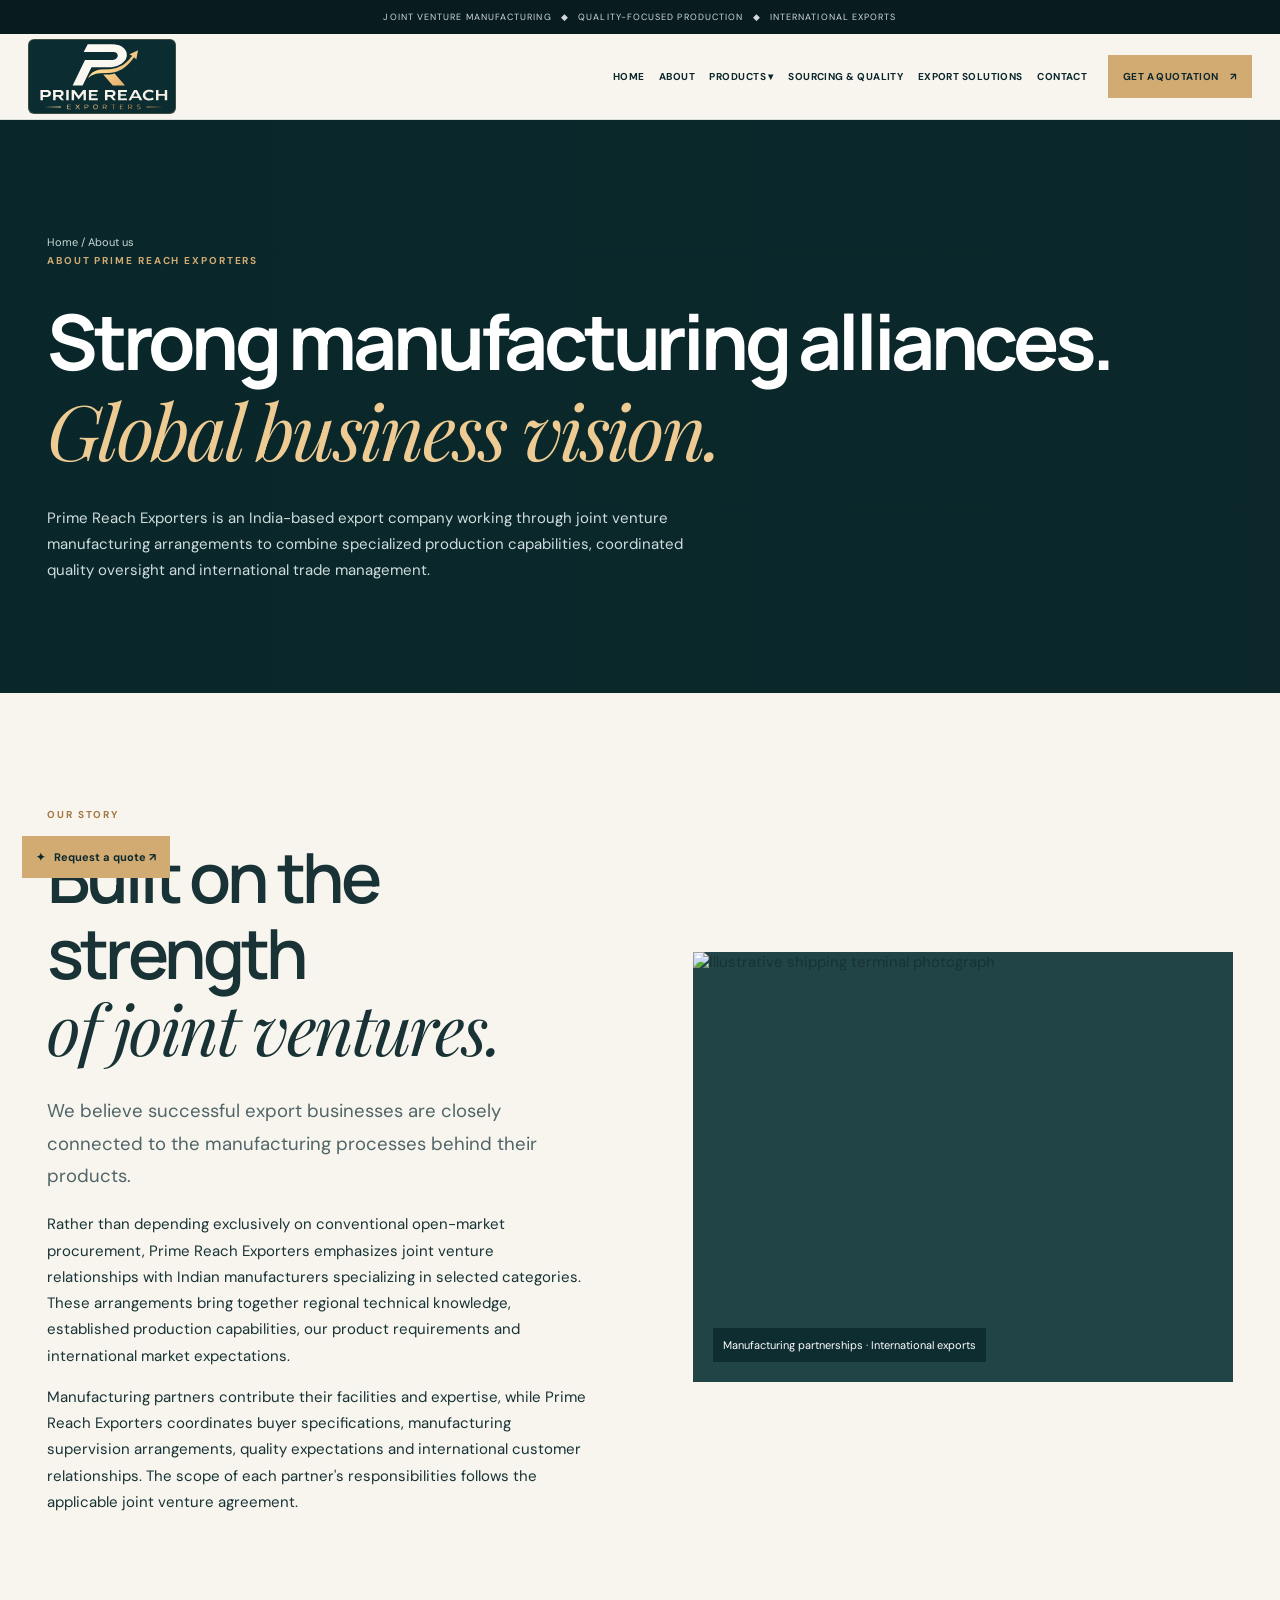
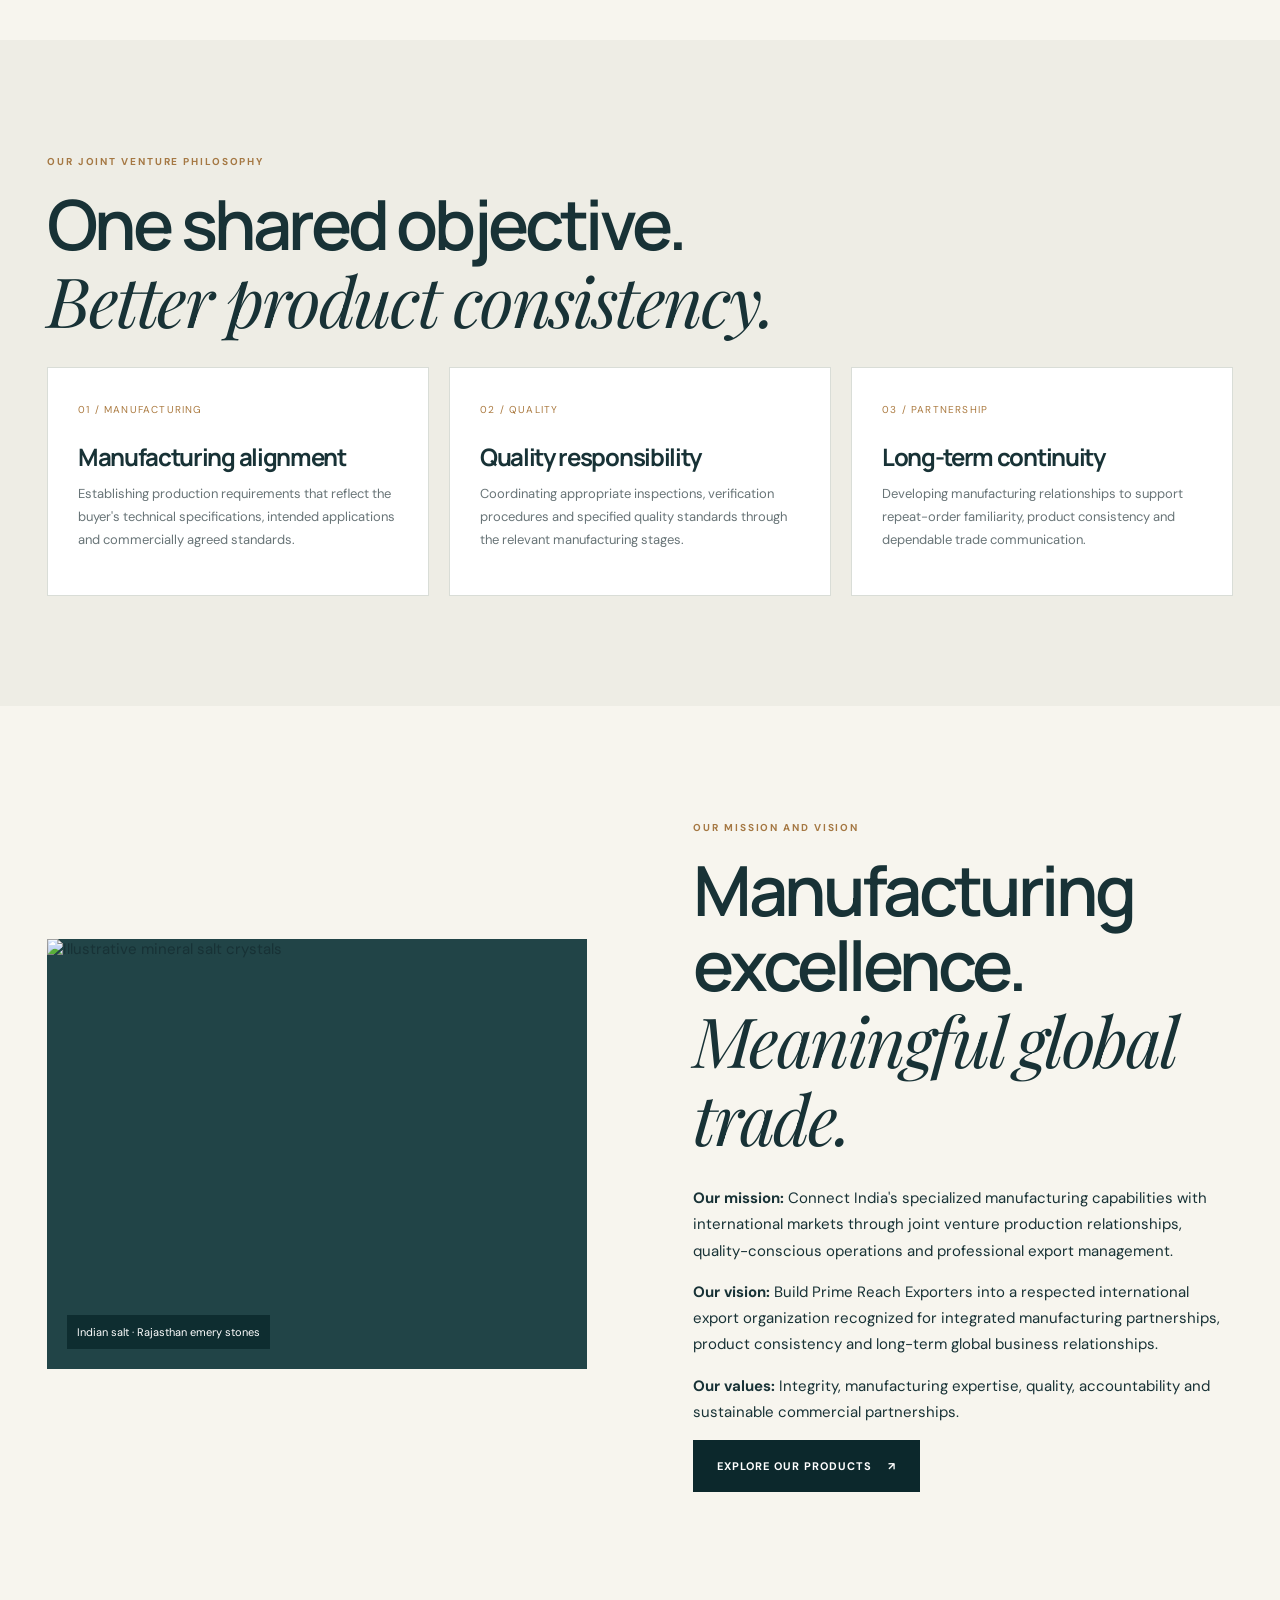
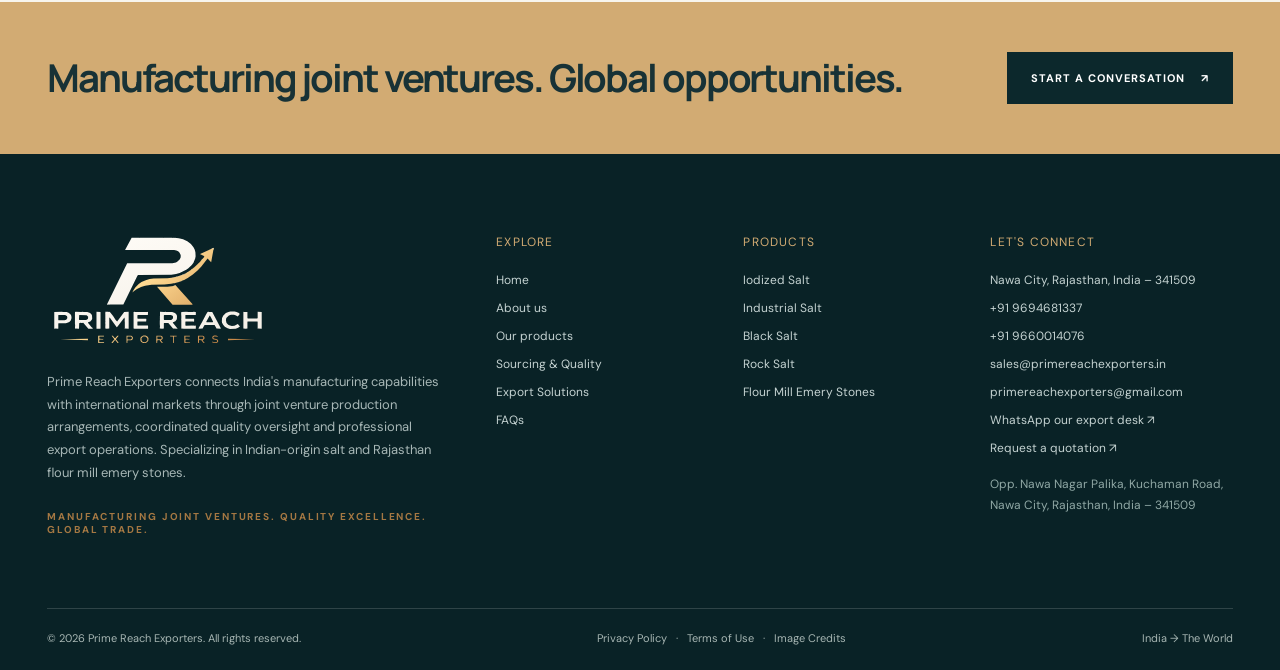
==== commit 52c081ab: "Apply consistent responsive header and cache refresh to about.html" ====
--- a/about.html
+++ b/about.html
@@ -1,4 +1,4 @@
-<!doctype html><html lang="en"><head><meta charset="UTF-8"><meta name="viewport" content="width=device-width,initial-scale=1"><meta name="theme-color" content="#0c282c"><meta name="description" content="Learn how Prime Reach Exporters works with Indian manufacturing joint ventures to align production specifications, quality oversight and international trade."><meta property="og:type" content="website"><meta property="og:site_name" content="Prime Reach Exporters"><meta property="og:title" content="About Prime Reach Exporters | Manufacturing Joint Ventures"><meta property="og:description" content="Learn how Prime Reach Exporters works with Indian manufacturing joint ventures to align production specifications, quality oversight and international trade."><meta property="og:image" content="https://images.unsplash.com/photo-1655939428370-b1303b94456e?auto=format&fit=crop&w=2200&q=84"><meta name="twitter:card" content="summary_large_image"><title>About Prime Reach Exporters | Manufacturing Joint Ventures</title><link rel="icon" href="assets/img/favicon.svg?v=20261109" type="image/svg+xml"><link rel="preconnect" href="https://fonts.googleapis.com"><link rel="preconnect" href="https://fonts.gstatic.com" crossorigin><link rel="preconnect" href="https://images.unsplash.com"><link rel="stylesheet" href="assets/css/style.css"><link rel="stylesheet" href="assets/css/branding.css?v=20261109"><script type="application/ld+json">{"@context":"https://schema.org","@type":"Organization","name":"Prime Reach Exporters","description":"Indian-origin salt and Rajasthan flour mill emery stone sourcing and international trade","areaServed":"Worldwide","address":{"@type":"PostalAddress","streetAddress":"Opp. Nawa Nagar Palika, Kuchaman Road","addressLocality":"Nawa City","addressRegion":"Rajasthan","postalCode":"341509","addressCountry":"IN"},"telephone":"+91-9694681337","email":"sales@primereachexporters.in","contactPoint":[{"@type":"ContactPoint","contactType":"sales","telephone":"+91-9694681337","email":"sales@primereachexporters.in"},{"@type":"ContactPoint","contactType":"business enquiries","telephone":"+91-9660014076","email":"primereachexporters@gmail.com"}]}</script><script src="assets/js/site.js" defer></script></head><body><a class="skip-link" href="#main">Skip to content</a><div class="announcement">JOINT VENTURE MANUFACTURING &nbsp; ◆ &nbsp; QUALITY-FOCUSED PRODUCTION &nbsp; ◆ &nbsp; INTERNATIONAL EXPORTS</div>
+<!doctype html><html lang="en"><head><meta charset="UTF-8"><meta name="viewport" content="width=device-width,initial-scale=1"><meta name="theme-color" content="#0c282c"><meta name="description" content="Learn how Prime Reach Exporters works with Indian manufacturing joint ventures to align production specifications, quality oversight and international trade."><meta property="og:type" content="website"><meta property="og:site_name" content="Prime Reach Exporters"><meta property="og:title" content="About Prime Reach Exporters | Manufacturing Joint Ventures"><meta property="og:description" content="Learn how Prime Reach Exporters works with Indian manufacturing joint ventures to align production specifications, quality oversight and international trade."><meta property="og:image" content="https://images.unsplash.com/photo-1655939428370-b1303b94456e?auto=format&fit=crop&w=2200&q=84"><meta name="twitter:card" content="summary_large_image"><title>About Prime Reach Exporters | Manufacturing Joint Ventures</title><link rel="icon" href="assets/img/favicon.svg?v=20261109" type="image/svg+xml"><link rel="preconnect" href="https://fonts.googleapis.com"><link rel="preconnect" href="https://fonts.gstatic.com" crossorigin><link rel="preconnect" href="https://images.unsplash.com"><link rel="stylesheet" href="assets/css/style.css?v=20261110-joint-venture"><link rel="stylesheet" href="assets/css/branding.css?v=20261109"><link rel="stylesheet" href="assets/css/header-refinement.css?v=20261110"><script type="application/ld+json">{"@context":"https://schema.org","@type":"Organization","name":"Prime Reach Exporters","description":"Indian-origin salt and Rajasthan flour mill emery stone sourcing and international trade","areaServed":"Worldwide","address":{"@type":"PostalAddress","streetAddress":"Opp. Nawa Nagar Palika, Kuchaman Road","addressLocality":"Nawa City","addressRegion":"Rajasthan","postalCode":"341509","addressCountry":"IN"},"telephone":"+91-9694681337","email":"sales@primereachexporters.in","contactPoint":[{"@type":"ContactPoint","contactType":"sales","telephone":"+91-9694681337","email":"sales@primereachexporters.in"},{"@type":"ContactPoint","contactType":"business enquiries","telephone":"+91-9660014076","email":"primereachexporters@gmail.com"}]}</script><script src="assets/js/site.js?v=20261110-header" defer></script></head><body><a class="skip-link" href="#main">Skip to content</a><div class="announcement">JOINT VENTURE MANUFACTURING &nbsp; ◆ &nbsp; QUALITY-FOCUSED PRODUCTION &nbsp; ◆ &nbsp; INTERNATIONAL EXPORTS</div>
  <header class="site-header " id="site-header"><div class="shell header-inner"><a class="brand" href="index.html" aria-label="Prime Reach Exporters home"><img class="brand-logo" src="assets/img/prime-reach-logo.svg?v=20261109" width="1013" height="524" alt="Prime Reach Exporters logo" decoding="async"></a><nav class="nav" aria-label="Main navigation"><a class="" href="index.html">Home</a><a class="active" href="about.html">About</a><div class="nav-item"><a class="" href="products.html">Products ▾</a><div class="nav-dropdown"><a href="products.html">All Products</a><a href="salt.html">Indian Salt Products</a><a href="emery-stones.html">Rajasthan Emery Stones</a></div></div><a class="" href="quality.html">Sourcing & Quality</a><a class="" href="export-solutions.html">Export Solutions</a><a class="" href="contact.html">Contact</a></nav><button class="btn btn-gold header-cta" type="button" data-quote="">Get a quotation <span class="arrow" aria-hidden="true">↗</span></button><button class="menu-toggle" type="button" aria-label="Open menu" aria-controls="mobile-menu" aria-expanded="false">☰</button></div></header><nav class="mobile-menu" id="mobile-menu" aria-label="Mobile navigation"><a href="index.html">Home</a><a href="about.html">About</a><a href="products.html">Products & Categories</a><a href="salt.html">Salt Products</a><a href="emery-stones.html">Emery Stones</a><a href="quality.html">Sourcing & Quality</a><a href="export-solutions.html">Export Solutions</a><a href="contact.html">Contact</a><p>INDIAN ROOTS. GLOBAL REACH.</p></nav><main id="main"><section class="subhero has-photo" style="background-image:url('https://images.unsplash.com/photo-1759272840712-c7e5ea852367?auto=format&fit=crop&w=1500&q=82')"><div class="shell"><div class="breadcrumb"><a href="index.html">Home</a> / About us</div><span class="eyebrow gold">About Prime Reach Exporters</span><h1>Strong manufacturing alliances.<br><em>Global business vision.</em></h1><p>Prime Reach Exporters is an India-based export company working through joint venture manufacturing arrangements to combine specialized production capabilities, coordinated quality oversight and international trade management.</p></div></section>
 <section class="section"><div class="shell split"><div class="reveal"><span class="eyebrow dark">Our story</span><h2 class="tagline">Built on the strength<br><em>of joint ventures.</em></h2><p class="lead">We believe successful export businesses are closely connected to the manufacturing processes behind their products.</p><p>Rather than depending exclusively on conventional open-market procurement, Prime Reach Exporters emphasizes joint venture relationships with Indian manufacturers specializing in selected categories. These arrangements bring together regional technical knowledge, established production capabilities, our product requirements and international market expectations.</p><p>Manufacturing partners contribute their facilities and expertise, while Prime Reach Exporters coordinates buyer specifications, manufacturing supervision arrangements, quality expectations and international customer relationships. The scope of each partner's responsibilities follows the applicable joint venture agreement.</p></div><div class="visual-card reveal"><img src="https://images.unsplash.com/photo-1494412552100-42e4e7a74ec6?auto=format&fit=crop&w=1600&q=82" alt="Illustrative shipping terminal photograph" loading="lazy"><div class="visual-label">Manufacturing partnerships · International exports</div></div></div></section>
 <section class="section process"><div class="shell"><span class="eyebrow dark">Our joint venture philosophy</span><h2 class="tagline">One shared objective.<br><em>Better product consistency.</em></h2><div class="detail-grid"><div class="detail-card reveal"><span class="num">01 / MANUFACTURING</span><h3>Manufacturing alignment</h3><p>Establishing production requirements that reflect the buyer's technical specifications, intended applications and commercially agreed standards.</p></div><div class="detail-card reveal reveal-delay-1"><span class="num">02 / QUALITY</span><h3>Quality responsibility</h3><p>Coordinating appropriate inspections, verification procedures and specified quality standards through the relevant manufacturing stages.</p></div><div class="detail-card reveal reveal-delay-2"><span class="num">03 / PARTNERSHIP</span><h3>Long-term continuity</h3><p>Developing manufacturing relationships to support repeat-order familiarity, product consistency and dependable trade communication.</p></div></div></div></section>
@@ -8,9 +8,9 @@
  <div class="field"><label for="company-drawer">Company</label><input id="company-drawer" name="company" placeholder="Company name" autocomplete="organization"></div>
  <div class="field"><label for="email-drawer">Business email *</label><input id="email-drawer" type="email" name="email" placeholder="name@company.com" required autocomplete="email"></div>
  <div class="field"><label for="country-drawer">Destination country *</label><input id="country-drawer" name="country" placeholder="e.g. Kenya" required autocomplete="country-name"></div>
- <div class="field full"><label for="product-drawer">Product interested in *</label><select id="product-drawer" name="product" required><option value="">Select product</option><option value="Iodized Salt">Iodized Salt</option><option value="Non-Iodized Salt">Non-Iodized Salt</option><option value="Raw Salt">Raw Salt</option><option value="Industrial Salt">Industrial Salt</option><option value="Black Salt (Kala Namak)">Black Salt (Kala Namak)</option><option value="Rock Salt (Sendha Namak)">Rock Salt (Sendha Namak)</option><option value="Refined / Specialty Salt">Refined / Specialty Salt</option><option value="Rajasthan Flour Mill Emery Stones">Rajasthan Flour Mill Emery Stones</option><option value="Other / General Enquiry">Other / General Enquiry</option></select></div>
+ <div class="field full"><label for="product-drawer">Product interested in *</label><select id="product-drawer" name="product" required><option value="">Select product</option><option value="Iodized Salt">Iodized Salt</option><option value="Non-Iodized Salt">Non-Iodized Salt</option><option value="Raw Salt">Raw Salt</option><option value="Industrial Salt">Industrial Salt</option><option value="Black Salt (Kala Namak)">Black Salt (Kala Namak)</option><option value="Rock Salt (Sendha Namak)">Rock Salt (Sendha Namak)</option><option value="Refined / Specialty Salt">Refined / Specialty Salt</option><option value="Rajasthan Flour Mill Emery Stones">Rajasthan Flour Mill Emery Stones</option><option value="Danish Vertical Type Emery Stone">Danish Vertical Type Emery Stone</option><option value="Danish Horizontal Type Emery Stone">Danish Horizontal Type Emery Stone</option><option value="Indian Vertical Type Emery Stone">Indian Vertical Type Emery Stone</option><option value="Indian Horizontal Type Emery Stone">Indian Horizontal Type Emery Stone</option><option value="Other / General Enquiry">Other / General Enquiry</option></select></div>
  <div class="field"><label for="quantity-drawer">Estimated quantity</label><input id="quantity-drawer" name="quantity" placeholder="e.g. 25 MT / 100 pairs"></div>
  <div class="field"><label for="port-drawer">Destination port</label><input id="port-drawer" name="port" placeholder="e.g. Mombasa"></div>
- <div class="field full"><label for="message-drawer">Requirements & specifications</label><textarea id="message-drawer" name="message" placeholder="Grade, purity, stone dimensions, packing preferences, trade terms..." rows="5"></textarea></div></div>
+ <div class="field full"><label for="message-drawer">Requirements & specifications</label><textarea id="message-drawer" name="message" placeholder="Product grade, stone dimensions, packing, inspection needs, trade terms..." rows="5"></textarea></div></div>
  <div class="form-actions"><button class="btn btn-dark" type="button" data-action="whatsapp">Continue via WhatsApp <span class="arrow">↗</span></button><button class="btn btn-outline" type="button" data-action="copy">Copy enquiry <span class="arrow">⧉</span></button><button class="btn btn-outline" type="button" data-action="email">Open email app <span class="arrow">↗</span></button></div>
- <p class="form-note">This preview does not store or transmit form data to a server. WhatsApp opens with your enquiry prefilled; review it and press Send there. Email opens your mail app and requires a recipient address.</p><div class="form-feedback" role="status" aria-live="polite"></div></form></aside></body></html>+ <p class="form-note">This static website does not store or automatically send form data. WhatsApp and email open your chosen app with enquiry details prepared for review. The email is addressed to sales@primereachexporters.in; please press Send in that app.</p><div class="form-feedback" role="status" aria-live="polite"></div></form></aside></body></html>
--- a/assets/css/style.css
+++ b/assets/css/style.css
@@ -38,3 +38,34 @@
 
 .site-footer{background:#092226;color:#dbe6e3;padding:80px 0 25px}.footer-top{display:grid;grid-template-columns:2fr 1fr 1fr 1.2fr;gap:45px}.footer-about p{font-size:13px;color:#a7b7b6;margin:25px 0}.footer-heading{color:var(--gold);font-size:12px;text-transform:uppercase;letter-spacing:.1em;margin-bottom:22px}.footer-list{display:grid;gap:12px}.footer-list a,.footer-list span{font-size:12px;color:#c4d2d1}.footer-bottom{border-top:1px solid #ffffff27;margin-top:70px;padding-top:22px;display:flex;justify-content:space-between;gap:20px;flex-wrap:wrap;color:#a7b6b3;font-size:11px}.quote-fab{position:fixed;z-index:91;bottom:22px;left:22px;background:var(--gold);color:var(--forest);border:0;padding:14px;font-size:11px;font-weight:700}.back-to-top{position:fixed;right:22px;bottom:22px;z-index:90;background:var(--forest);color:white;border:0;width:45px;height:45px;opacity:0;pointer-events:none}.back-to-top.show{opacity:1;pointer-events:auto}.scroll-progress{position:fixed;top:0;left:0;width:0;height:3px;background:var(--gold);z-index:250}.drawer-backdrop{position:fixed;inset:0;z-index:200;background:#061c1ebc;opacity:0;pointer-events:none;transition:.3s}.drawer-backdrop.open{opacity:1;pointer-events:auto}.quote-drawer{position:fixed;top:0;bottom:0;right:0;width:min(100%,570px);background:var(--ivory);padding:35px;z-index:201;overflow:auto;transform:translateX(100%);transition:transform .45s var(--ease)}.quote-drawer.open{transform:none}.drawer-top{display:flex;justify-content:space-between;align-items:flex-start;border-bottom:1px solid var(--line);padding-bottom:18px;margin-bottom:25px}.drawer-top h2{font-size:32px}.close-btn{font-size:26px;width:42px;height:42px;border:1px solid #bbc8c0;background:transparent}.field-grid{display:grid;grid-template-columns:1fr 1fr;gap:17px}.field.full{grid-column:1/-1}.field label{display:block;font-size:11px;text-transform:uppercase;letter-spacing:.05em;margin-bottom:8px}.field input,.field select,.field textarea,input,select,textarea{max-width:100%;width:100%;padding:12px;border:1px solid #c4cec5;background:#fff;color:var(--ink)}.form-feedback{font-size:12px}.contact-info h2{font-size:clamp(35px,4vw,66px)}.legal{max-width:950px;margin:auto}.legal h2{margin-top:45px}.reveal{opacity:0;transform:translateY(28px);transition:opacity .7s var(--ease),transform .7s var(--ease)}.reveal.visible{opacity:1;transform:none}.reveal-delay-1{transition-delay:.1s}.reveal-delay-2{transition-delay:.2s}.reveal-delay-3{transition-delay:.3s}.skip-link{position:absolute;top:-60px;left:15px;z-index:350;background:#fff;padding:10px}.skip-link:focus{top:5px}a:focus-visible,button:focus-visible,input:focus-visible{outline:3px solid var(--gold);outline-offset:3px}
 @media(max-width:1150px){.nav{gap:13px}.nav a{font-size:10px}.shell{width:min(100% - 60px,1350px)}}@media(max-width:980px){.nav,.header-cta{display:none}.menu-toggle{display:block}.intro-grid,.split,.world-grid,.contact-grid{grid-template-columns:1fr;gap:50px}.detail-grid,.catalog-grid{grid-template-columns:repeat(2,1fr)}.steps{grid-template-columns:repeat(2,1fr)}.footer-top{grid-template-columns:repeat(2,1fr)}.intro-aside{min-height:430px}}@media(max-width:680px){.shell{width:min(100% - 36px,1350px)}.section{padding:75px 0}.site-header{height:72px}.hero{height:auto;min-height:710px;padding:170px 0 120px}.hero-content{padding-top:0}.hero h1{font-size:clamp(55px,11vw,76px)}.hero-bottom{font-size:8px;bottom:18px}.hero-bottom .bottom-caption:last-child{display:none}.tagline{font-size:clamp(40px,10vw,58px)}.section-heading{display:block}.product-feature-grid,.detail-grid,.catalog-grid,.value-grid,.steps,.field-grid{grid-template-columns:1fr}.product-feature{min-height:450px}.intro-aside{min-height:320px}.photo-main{height:315px}.photo-float{height:140px}.footer-top{grid-template-columns:1fr 1fr;gap:26px}.footer-about{grid-column:1/-1}.footer-bottom{flex-direction:column}.quote-band .shell{display:block}.quote-band .btn{margin-top:20px}.subhero{padding:85px 0 60px}.visual-card,.visual-card img{height:320px;min-height:320px}.quote-drawer{padding:25px 19px}.field-grid .field.full{grid-column:auto}.globe{width:92%}.product-feature h3{font-size:45px}.brand-name{font-size:15px}.quote-fab{left:12px;bottom:12px}.back-to-top{right:12px;bottom:12px}}@media(prefers-reduced-motion:reduce){*,*:before,*:after{animation:none!important;transition:none!important;scroll-behavior:auto!important}.reveal{opacity:1;transform:none}}
+
+
+/* Restored editorial styles for FAQ, industries and direct-contact sections. */
+.industries-columns{display:grid;grid-template-columns:repeat(2,minmax(0,1fr));gap:20px}
+.industry-tile{background:#fff;border:1px solid var(--line);padding:34px;transition:transform .3s var(--ease),box-shadow .3s var(--ease)}
+.industry-tile:hover{transform:translateY(-4px);box-shadow:0 18px 32px #102b2b12}
+.industry-tile h3{font-size:clamp(22px,2.2vw,28px);margin:18px 0 12px}
+.industry-tile p{color:var(--muted);font-size:13px}
+.faq-list{max-width:950px;margin:38px auto 0;border-top:1px solid var(--line)}
+.faq-list details{border-bottom:1px solid var(--line)}
+.faq-list summary{list-style:none;position:relative;cursor:pointer;font-size:17px;font-weight:650;line-height:1.45;padding:24px 46px 24px 0}
+.faq-list summary::-webkit-details-marker{display:none}
+.faq-list summary::after{content:'+';position:absolute;right:8px;top:18px;font-size:27px;color:#ae824e;font-weight:400}
+.faq-list details[open] summary::after{content:'−'}
+.faq-list details p{font-size:14px;color:var(--muted);max-width:830px;margin:0 0 26px;line-height:1.8}
+.contact-grid{align-items:start}
+.contact-method{border-top:1px solid var(--line);padding:22px 0}
+.contact-method>span{display:block;color:#748682;letter-spacing:.13em;font-size:10px;font-weight:700;text-transform:uppercase;margin-bottom:11px}
+.contact-method a,.contact-method strong{display:block;overflow-wrap:anywhere;font-size:clamp(14px,1.35vw,19px);font-weight:550;line-height:1.65}
+.contact-method a:hover{color:#aa804b}
+.form-card h3{font-size:clamp(24px,2.4vw,32px);margin:10px 0}
+.form-card>p{font-size:13px;color:var(--muted)}
+.field{margin-bottom:6px}
+.form-note{font-size:11px;color:#758781;line-height:1.7;margin-top:17px}
+.form-actions{display:flex;gap:10px;flex-wrap:wrap;margin-top:16px}
+.form-actions .btn{font-size:10px;min-height:44px}
+.site-footer .footer-list a,.site-footer .footer-list span{overflow-wrap:anywhere}
+.legal h2{font-size:clamp(23px,2.5vw,32px);margin-top:35px}
+.legal p,.legal li{font-size:14px;color:var(--muted)}
+@media(max-width:680px){.industries-columns{grid-template-columns:1fr}.industry-tile{padding:25px}.faq-list summary{font-size:15px}.contact-method a,.contact-method strong{font-size:16px}.form-actions .btn{width:100%}}
+@media(prefers-reduced-motion:reduce){.industry-tile:hover{transform:none}}
--- a/assets/css/header-refinement.css
+++ b/assets/css/header-refinement.css
@@ -0,0 +1,218 @@
+/* Prime Reach Exporters | Header polish v1
+   Loaded after global and branding CSS on every page. */
+
+/* A stable, elegant announcement bar rather than a wrapping row. */
+.announcement{
+  height:34px;
+  min-height:34px;
+  padding:8px 16px;
+  display:flex;
+  align-items:center;
+  justify-content:center;
+  overflow:hidden;
+  white-space:nowrap;
+  line-height:18px;
+  font-size:9px;
+  letter-spacing:.12em;
+}
+
+/* Consistent spacing across home/inner pages and transparent/sticky states. */
+.site-header{
+  height:86px;
+  box-sizing:border-box;
+}
+.site-header.on-dark:not(.is-scrolled){top:34px}
+.site-header .header-inner{
+  width:min(calc(100% - 56px),1360px);
+  height:100%;
+  display:flex;
+  align-items:center;
+  justify-content:space-between;
+  gap:clamp(14px,1.6vw,25px);
+  flex-wrap:nowrap;
+}
+.site-header .brand{
+  display:inline-flex;
+  flex:0 0 auto;
+  align-items:center;
+  justify-content:center;
+  min-width:0;
+  line-height:1;
+  white-space:nowrap;
+  overflow:visible;
+}
+.site-header .brand-logo{
+  display:block;
+  width:clamp(124px,10.3vw,149px);
+  height:auto;
+  max-height:78px;
+  max-width:none;
+  object-fit:contain;
+}
+/* White/gold logo on an ivory header needs a compact dark base. */
+.site-header:not(.on-dark):not(.is-scrolled) .brand{
+  background:#0b2c30;
+  border:1px solid #d3ae7240;
+  border-radius:6px;
+  padding:2px 7px;
+}
+.site-header.is-scrolled .brand{
+  background:transparent;
+  border:0;
+  padding:0;
+}
+.site-header .nav{
+  display:flex;
+  align-items:center;
+  justify-content:flex-end;
+  flex:0 1 auto;
+  min-width:0;
+  margin-left:auto;
+  gap:clamp(12px,1.12vw,19px);
+  white-space:nowrap;
+}
+.site-header .nav>a,
+.site-header .nav-item>a{
+  display:inline-flex;
+  align-items:center;
+  min-height:42px;
+  padding:0;
+  font-size:10px;
+  font-weight:700;
+  letter-spacing:.045em;
+  white-space:nowrap;
+}
+.site-header .nav-item{
+  position:relative;
+  display:flex;
+  align-items:center;
+  align-self:stretch;
+  padding:0;
+}
+.site-header .nav-dropdown{
+  position:absolute;
+  top:calc(100% - 1px);
+  left:-16px;
+  z-index:110;
+  width:232px;
+  padding:9px;
+  border:1px solid #e2e7dc;
+  border-radius:0 0 8px 8px;
+  box-shadow:0 18px 35px #031f2930;
+}
+.site-header .nav-dropdown a{
+  display:block;
+  padding:12px 11px;
+  line-height:1.4;
+  font-size:10px;
+  white-space:normal;
+}
+.site-header .header-cta{
+  display:inline-flex;
+  flex:0 0 auto;
+  align-items:center;
+  justify-content:center;
+  gap:11px;
+  min-height:43px;
+  padding:10px 14px;
+  font-size:10px;
+  letter-spacing:.045em;
+  white-space:nowrap;
+}
+.site-header.is-scrolled{
+  top:0;
+  height:77px;
+  background:#09282ceF;
+  border-bottom:1px solid #ffffff24;
+  box-shadow:0 10px 35px #001d222a;
+}
+
+/* Tablets and small laptops use a deliberate, spacious menu. */
+@media(max-width:1160px){
+  .site-header .nav,
+  .site-header .header-cta{display:none!important}
+  .site-header .menu-toggle{
+    display:grid!important;
+    place-items:center;
+    flex:0 0 44px;
+    width:44px;
+    height:44px;
+    padding:0;
+    border-radius:5px;
+    font-size:25px;
+    line-height:1;
+    transition:background .25s ease,border-color .25s ease;
+  }
+  .site-header .menu-toggle:hover{background:#e6c59220}
+  .site-header .brand-logo{width:136px;max-height:71px}
+  .mobile-menu{
+    position:fixed;
+    inset:0;
+    z-index:99;
+    box-sizing:border-box;
+    height:100vh;
+    height:100dvh;
+    padding:110px max(24px,7vw) 28px;
+    overflow-y:auto;
+    overscroll-behavior:contain;
+    align-content:start;
+    justify-items:stretch;
+    background:#09282d;
+  }
+  .mobile-menu.open{display:grid;grid-auto-rows:max-content}
+  .mobile-menu a{
+    display:block;
+    font-family:Manrope,sans-serif;
+    font-size:clamp(21px,3.3vw,32px);
+    font-weight:600;
+    letter-spacing:-.035em;
+    line-height:1.25;
+    padding:10px 0;
+    border-bottom:1px solid #ffffff27;
+    transition:color .2s ease;
+  }
+  .mobile-menu a:hover,
+  .mobile-menu a:focus-visible{color:var(--gold2)}
+  .mobile-menu p{margin:24px 0 0;font-size:10px;letter-spacing:.16em}
+  .site-header.menu-open{
+    position:fixed!important;
+    top:0!important;
+    left:0;
+    right:0;
+    z-index:102;
+    background:#09282d!important;
+    border-bottom:1px solid #ffffff27!important;
+    box-shadow:none;
+  }
+  .site-header.menu-open .brand{
+    background:transparent!important;
+    border:0!important;
+    padding:0!important;
+  }
+  .site-header.menu-open .menu-toggle{
+    color:#fff!important;
+    border-color:#ffffff70!important;
+  }
+}
+@media(max-width:680px){
+  /* The three-part announcement is useful on desktop, not above a tiny screen. */
+  .announcement{display:none}
+  .site-header.on-dark:not(.is-scrolled){top:0}
+  .site-header{height:74px}
+  .site-header.is-scrolled{height:72px}
+  .site-header .header-inner{width:calc(100% - 36px);gap:12px}
+  .site-header .brand-logo{width:120px;max-height:64px}
+  .site-header:not(.on-dark):not(.is-scrolled) .brand{padding:2px 5px}
+  .site-header .menu-toggle{width:42px;height:42px;flex-basis:42px}
+  .mobile-menu{padding:92px 24px 26px}
+  .mobile-menu a{font-size:clamp(20px,5.5vw,27px);padding:10px 0}
+  .mobile-menu p{font-size:9px}
+}
+@media(max-width:360px){
+  .site-header .brand-logo{width:108px}
+  .mobile-menu a{font-size:20px;padding:9px 0}
+}
+@media(prefers-reduced-motion:reduce){
+  .site-header .menu-toggle,
+  .mobile-menu a{transition:none!important}
+}
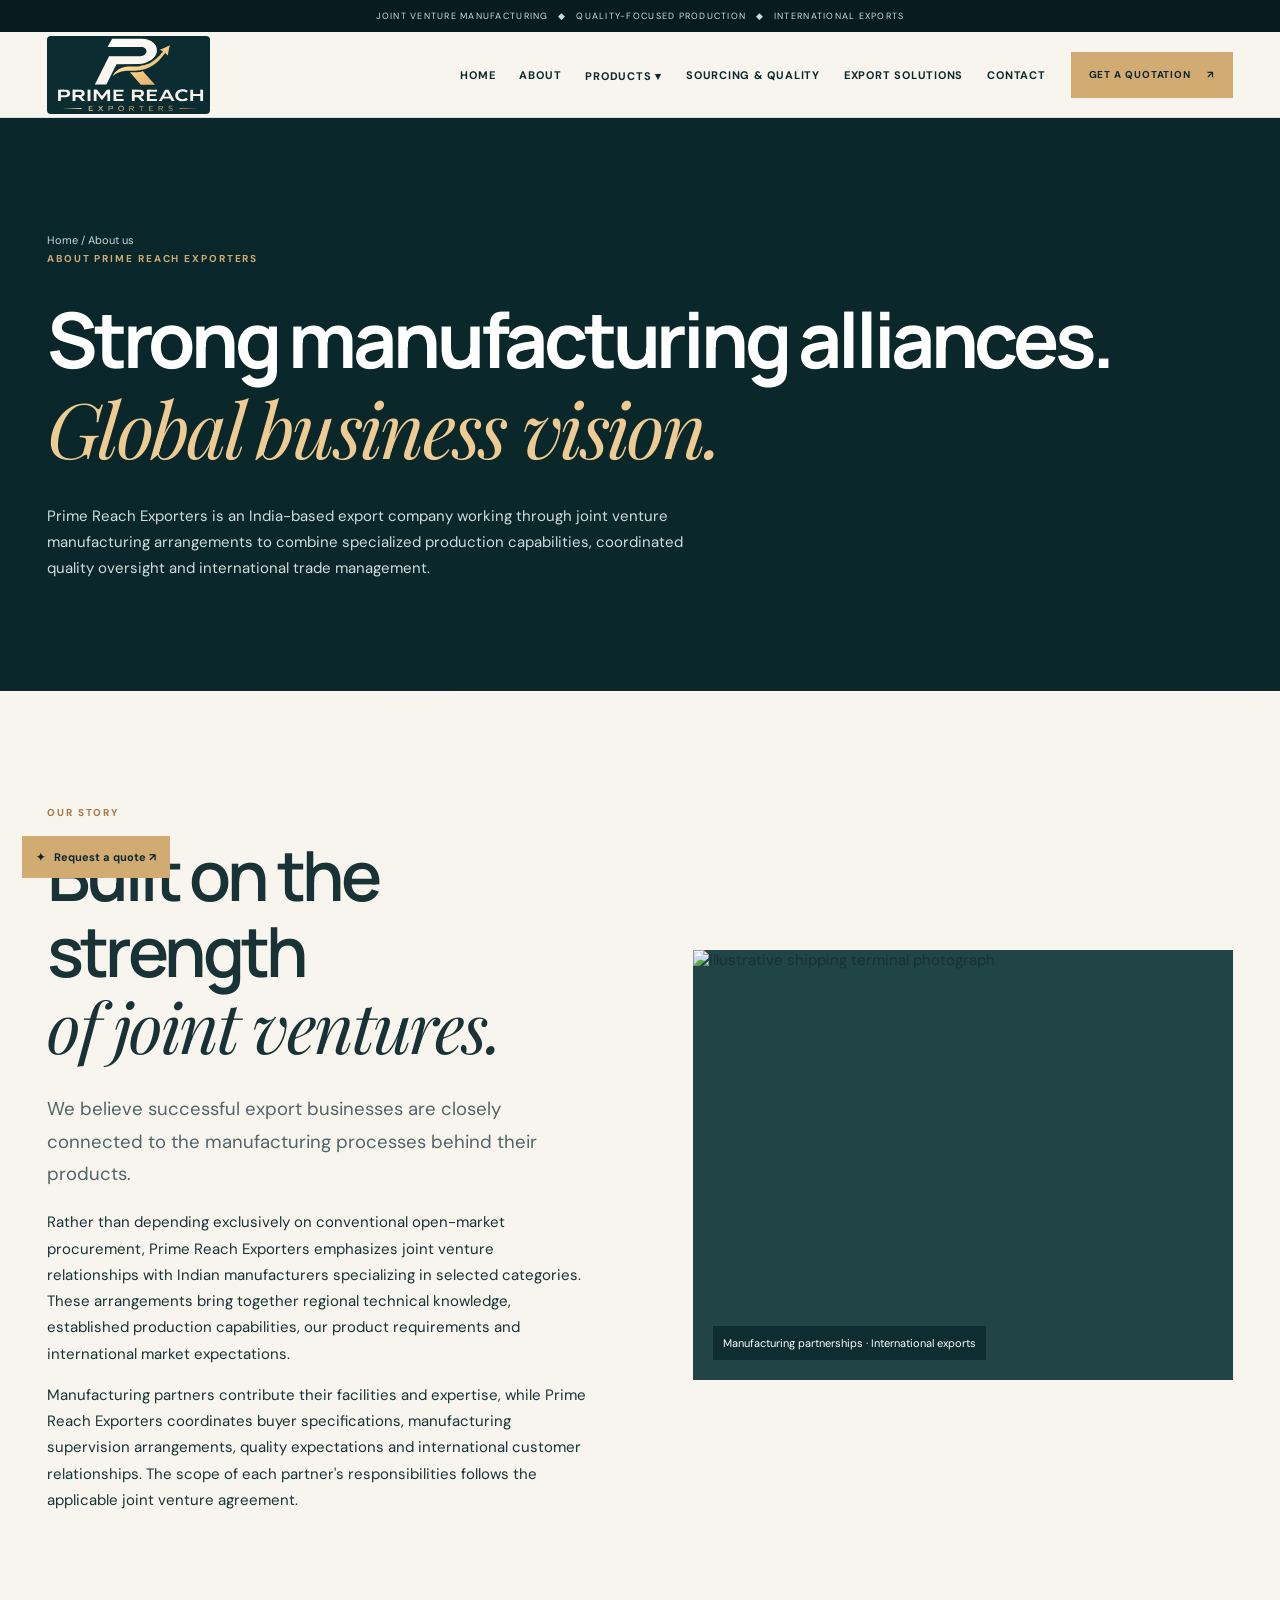
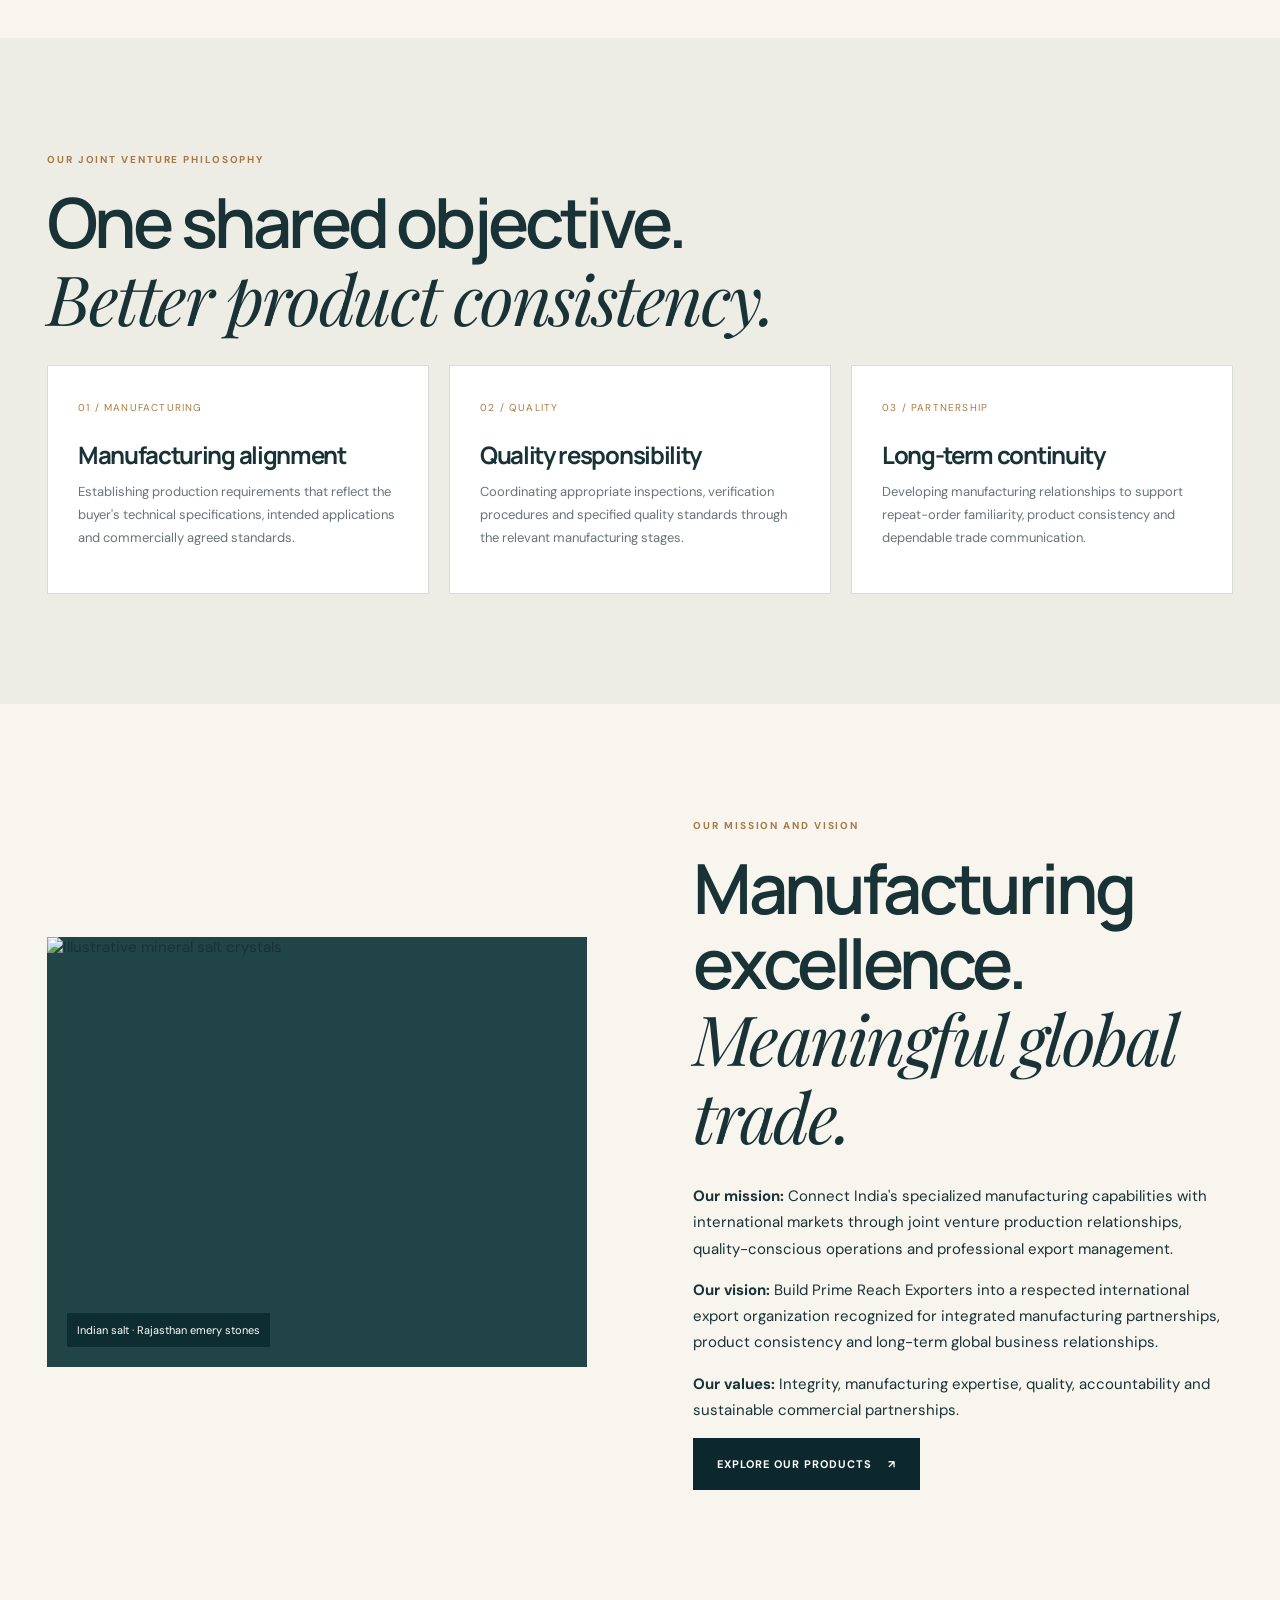
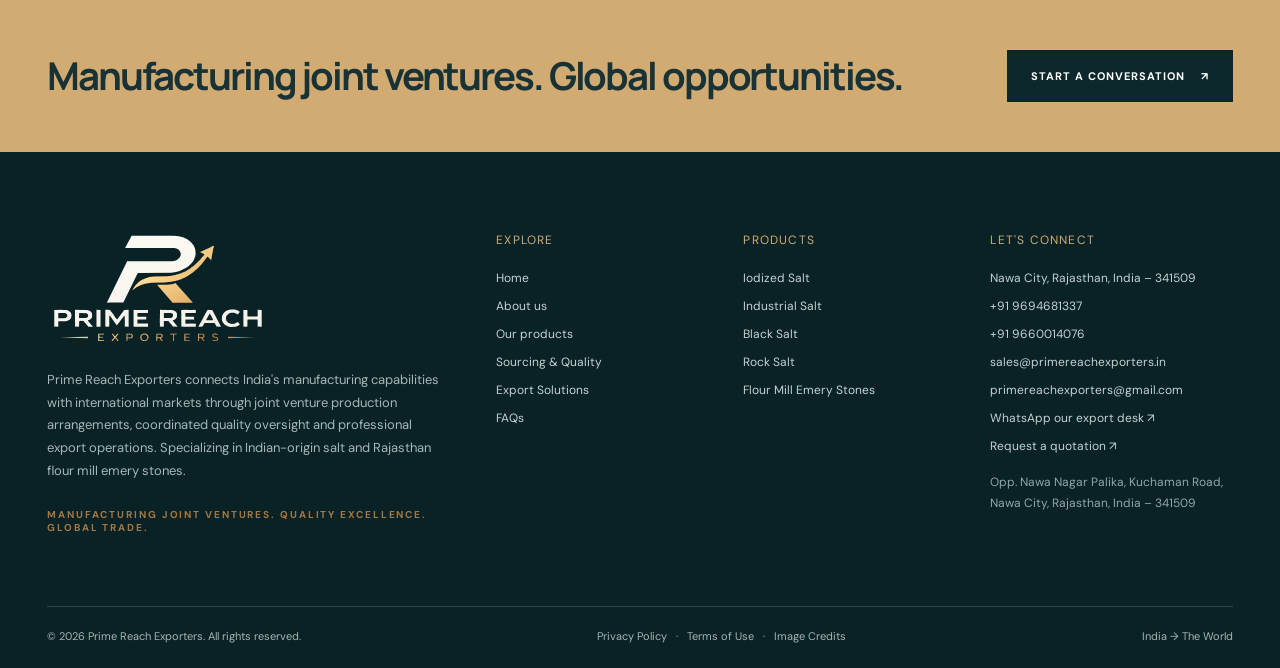
==== commit f6af95d0: "Restore previous original header layout on about.html" ====
--- a/about.html
+++ b/about.html
@@ -1,4 +1,4 @@
-<!doctype html><html lang="en"><head><meta charset="UTF-8"><meta name="viewport" content="width=device-width,initial-scale=1"><meta name="theme-color" content="#0c282c"><meta name="description" content="Learn how Prime Reach Exporters works with Indian manufacturing joint ventures to align production specifications, quality oversight and international trade."><meta property="og:type" content="website"><meta property="og:site_name" content="Prime Reach Exporters"><meta property="og:title" content="About Prime Reach Exporters | Manufacturing Joint Ventures"><meta property="og:description" content="Learn how Prime Reach Exporters works with Indian manufacturing joint ventures to align production specifications, quality oversight and international trade."><meta property="og:image" content="https://images.unsplash.com/photo-1655939428370-b1303b94456e?auto=format&fit=crop&w=2200&q=84"><meta name="twitter:card" content="summary_large_image"><title>About Prime Reach Exporters | Manufacturing Joint Ventures</title><link rel="icon" href="assets/img/favicon.svg?v=20261109" type="image/svg+xml"><link rel="preconnect" href="https://fonts.googleapis.com"><link rel="preconnect" href="https://fonts.gstatic.com" crossorigin><link rel="preconnect" href="https://images.unsplash.com"><link rel="stylesheet" href="assets/css/style.css?v=20261110-joint-venture"><link rel="stylesheet" href="assets/css/branding.css?v=20261109"><link rel="stylesheet" href="assets/css/header-refinement.css?v=20261110"><script type="application/ld+json">{"@context":"https://schema.org","@type":"Organization","name":"Prime Reach Exporters","description":"Indian-origin salt and Rajasthan flour mill emery stone sourcing and international trade","areaServed":"Worldwide","address":{"@type":"PostalAddress","streetAddress":"Opp. Nawa Nagar Palika, Kuchaman Road","addressLocality":"Nawa City","addressRegion":"Rajasthan","postalCode":"341509","addressCountry":"IN"},"telephone":"+91-9694681337","email":"sales@primereachexporters.in","contactPoint":[{"@type":"ContactPoint","contactType":"sales","telephone":"+91-9694681337","email":"sales@primereachexporters.in"},{"@type":"ContactPoint","contactType":"business enquiries","telephone":"+91-9660014076","email":"primereachexporters@gmail.com"}]}</script><script src="assets/js/site.js?v=20261110-header" defer></script></head><body><a class="skip-link" href="#main">Skip to content</a><div class="announcement">JOINT VENTURE MANUFACTURING &nbsp; ◆ &nbsp; QUALITY-FOCUSED PRODUCTION &nbsp; ◆ &nbsp; INTERNATIONAL EXPORTS</div>
+<!doctype html><html lang="en"><head><meta charset="UTF-8"><meta name="viewport" content="width=device-width,initial-scale=1"><meta name="theme-color" content="#0c282c"><meta name="description" content="Learn how Prime Reach Exporters works with Indian manufacturing joint ventures to align production specifications, quality oversight and international trade."><meta property="og:type" content="website"><meta property="og:site_name" content="Prime Reach Exporters"><meta property="og:title" content="About Prime Reach Exporters | Manufacturing Joint Ventures"><meta property="og:description" content="Learn how Prime Reach Exporters works with Indian manufacturing joint ventures to align production specifications, quality oversight and international trade."><meta property="og:image" content="https://images.unsplash.com/photo-1655939428370-b1303b94456e?auto=format&fit=crop&w=2200&q=84"><meta name="twitter:card" content="summary_large_image"><title>About Prime Reach Exporters | Manufacturing Joint Ventures</title><link rel="icon" href="assets/img/favicon.svg?v=20261109" type="image/svg+xml"><link rel="preconnect" href="https://fonts.googleapis.com"><link rel="preconnect" href="https://fonts.gstatic.com" crossorigin><link rel="preconnect" href="https://images.unsplash.com"><link rel="stylesheet" href="assets/css/style.css?v=20261110-joint-venture"><link rel="stylesheet" href="assets/css/branding.css?v=20261109"><script type="application/ld+json">{"@context":"https://schema.org","@type":"Organization","name":"Prime Reach Exporters","description":"Indian-origin salt and Rajasthan flour mill emery stone sourcing and international trade","areaServed":"Worldwide","address":{"@type":"PostalAddress","streetAddress":"Opp. Nawa Nagar Palika, Kuchaman Road","addressLocality":"Nawa City","addressRegion":"Rajasthan","postalCode":"341509","addressCountry":"IN"},"telephone":"+91-9694681337","email":"sales@primereachexporters.in","contactPoint":[{"@type":"ContactPoint","contactType":"sales","telephone":"+91-9694681337","email":"sales@primereachexporters.in"},{"@type":"ContactPoint","contactType":"business enquiries","telephone":"+91-9660014076","email":"primereachexporters@gmail.com"}]}</script><script src="assets/js/site.js?v=20261110-header" defer></script></head><body><a class="skip-link" href="#main">Skip to content</a><div class="announcement">JOINT VENTURE MANUFACTURING &nbsp; ◆ &nbsp; QUALITY-FOCUSED PRODUCTION &nbsp; ◆ &nbsp; INTERNATIONAL EXPORTS</div>
  <header class="site-header " id="site-header"><div class="shell header-inner"><a class="brand" href="index.html" aria-label="Prime Reach Exporters home"><img class="brand-logo" src="assets/img/prime-reach-logo.svg?v=20261109" width="1013" height="524" alt="Prime Reach Exporters logo" decoding="async"></a><nav class="nav" aria-label="Main navigation"><a class="" href="index.html">Home</a><a class="active" href="about.html">About</a><div class="nav-item"><a class="" href="products.html">Products ▾</a><div class="nav-dropdown"><a href="products.html">All Products</a><a href="salt.html">Indian Salt Products</a><a href="emery-stones.html">Rajasthan Emery Stones</a></div></div><a class="" href="quality.html">Sourcing & Quality</a><a class="" href="export-solutions.html">Export Solutions</a><a class="" href="contact.html">Contact</a></nav><button class="btn btn-gold header-cta" type="button" data-quote="">Get a quotation <span class="arrow" aria-hidden="true">↗</span></button><button class="menu-toggle" type="button" aria-label="Open menu" aria-controls="mobile-menu" aria-expanded="false">☰</button></div></header><nav class="mobile-menu" id="mobile-menu" aria-label="Mobile navigation"><a href="index.html">Home</a><a href="about.html">About</a><a href="products.html">Products & Categories</a><a href="salt.html">Salt Products</a><a href="emery-stones.html">Emery Stones</a><a href="quality.html">Sourcing & Quality</a><a href="export-solutions.html">Export Solutions</a><a href="contact.html">Contact</a><p>INDIAN ROOTS. GLOBAL REACH.</p></nav><main id="main"><section class="subhero has-photo" style="background-image:url('https://images.unsplash.com/photo-1759272840712-c7e5ea852367?auto=format&fit=crop&w=1500&q=82')"><div class="shell"><div class="breadcrumb"><a href="index.html">Home</a> / About us</div><span class="eyebrow gold">About Prime Reach Exporters</span><h1>Strong manufacturing alliances.<br><em>Global business vision.</em></h1><p>Prime Reach Exporters is an India-based export company working through joint venture manufacturing arrangements to combine specialized production capabilities, coordinated quality oversight and international trade management.</p></div></section>
 <section class="section"><div class="shell split"><div class="reveal"><span class="eyebrow dark">Our story</span><h2 class="tagline">Built on the strength<br><em>of joint ventures.</em></h2><p class="lead">We believe successful export businesses are closely connected to the manufacturing processes behind their products.</p><p>Rather than depending exclusively on conventional open-market procurement, Prime Reach Exporters emphasizes joint venture relationships with Indian manufacturers specializing in selected categories. These arrangements bring together regional technical knowledge, established production capabilities, our product requirements and international market expectations.</p><p>Manufacturing partners contribute their facilities and expertise, while Prime Reach Exporters coordinates buyer specifications, manufacturing supervision arrangements, quality expectations and international customer relationships. The scope of each partner's responsibilities follows the applicable joint venture agreement.</p></div><div class="visual-card reveal"><img src="https://images.unsplash.com/photo-1494412552100-42e4e7a74ec6?auto=format&fit=crop&w=1600&q=82" alt="Illustrative shipping terminal photograph" loading="lazy"><div class="visual-label">Manufacturing partnerships · International exports</div></div></div></section>
 <section class="section process"><div class="shell"><span class="eyebrow dark">Our joint venture philosophy</span><h2 class="tagline">One shared objective.<br><em>Better product consistency.</em></h2><div class="detail-grid"><div class="detail-card reveal"><span class="num">01 / MANUFACTURING</span><h3>Manufacturing alignment</h3><p>Establishing production requirements that reflect the buyer's technical specifications, intended applications and commercially agreed standards.</p></div><div class="detail-card reveal reveal-delay-1"><span class="num">02 / QUALITY</span><h3>Quality responsibility</h3><p>Coordinating appropriate inspections, verification procedures and specified quality standards through the relevant manufacturing stages.</p></div><div class="detail-card reveal reveal-delay-2"><span class="num">03 / PARTNERSHIP</span><h3>Long-term continuity</h3><p>Developing manufacturing relationships to support repeat-order familiarity, product consistency and dependable trade communication.</p></div></div></div></section>
